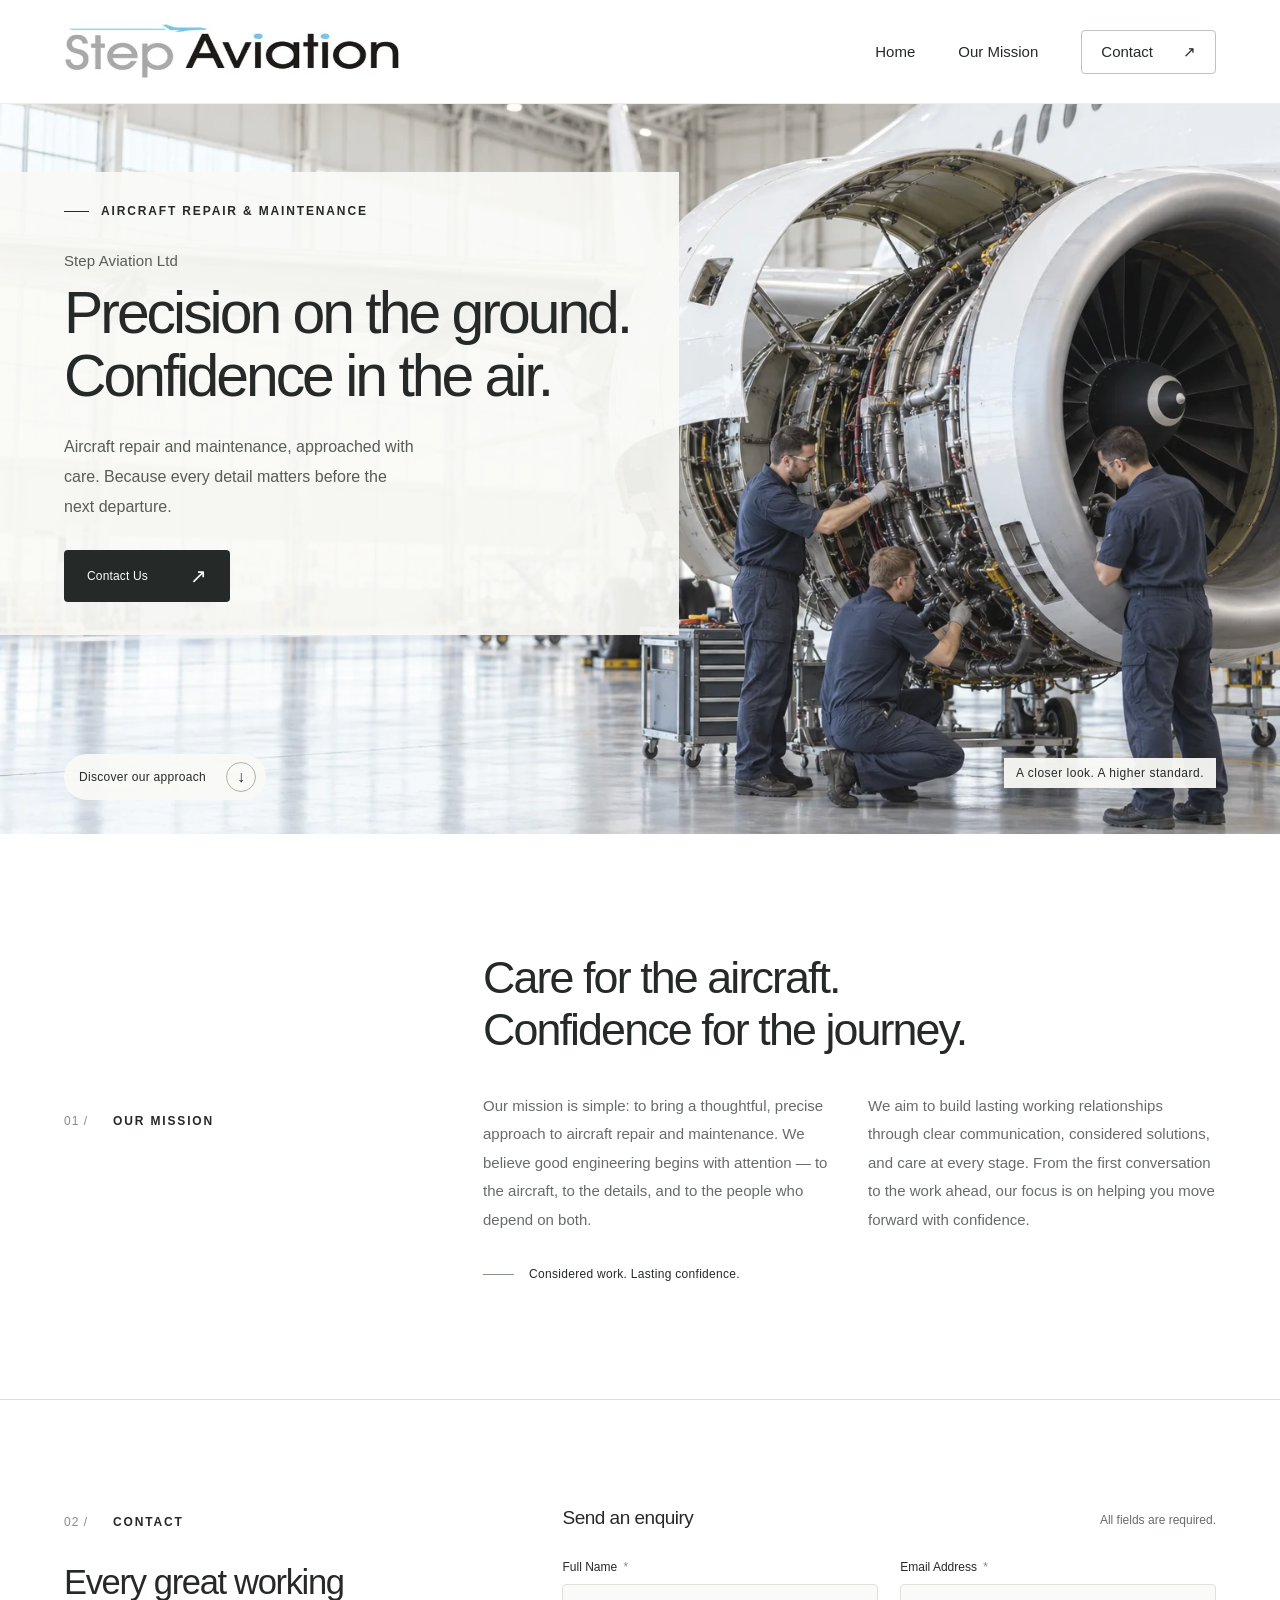
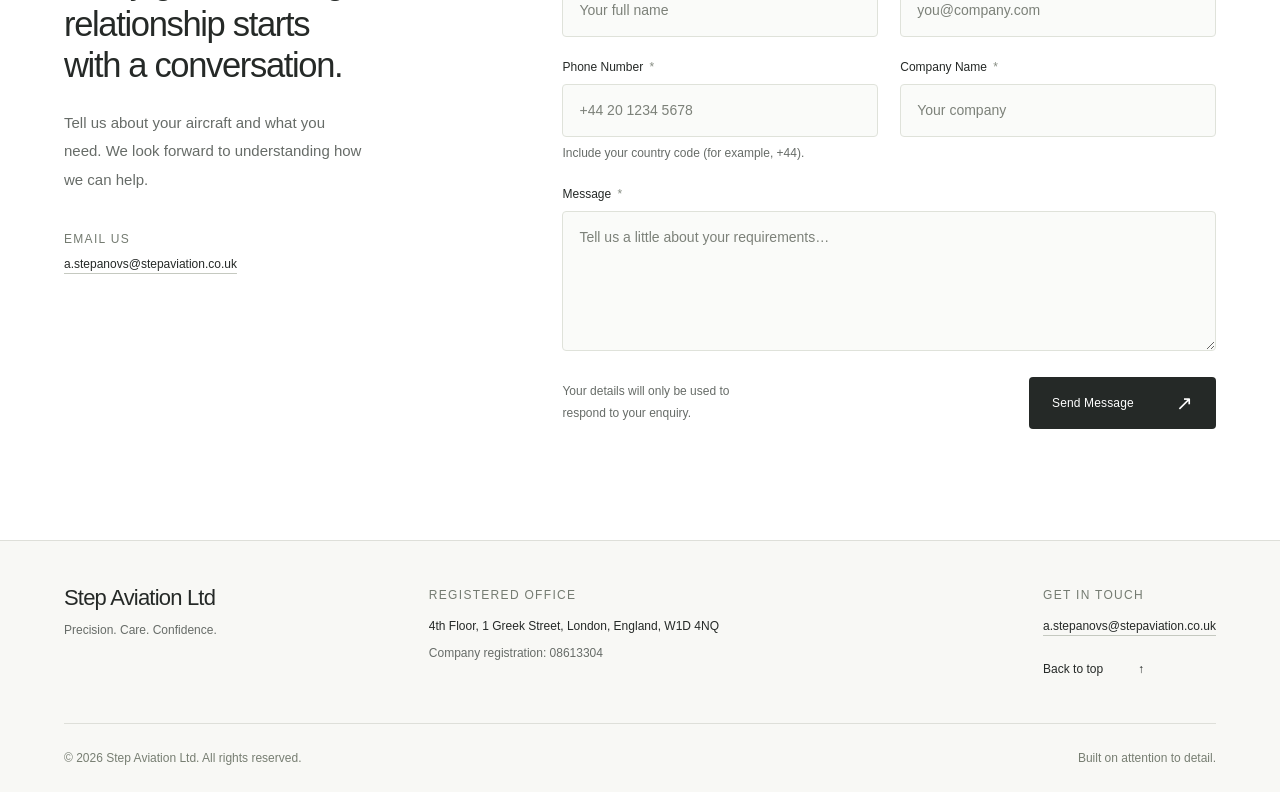
==== index.html @ f0e1daa6 "Add files via upload" ====
<!doctype html>
<html lang="en">
  <head>
    <meta charset="utf-8">
    <meta name="viewport" content="width=device-width, initial-scale=1">
    <meta name="theme-color" content="#f8f8f5">
    <!-- config:META -->
    <title>Step Aviation Ltd | Precision on the ground. Confidence in the air.</title>
    <meta name="description" content="Step Aviation Ltd — a considered approach to aircraft repair and maintenance. Learn about our mission and get in touch about your aircraft.">
    <meta property="og:title" content="Step Aviation Ltd | Precision on the ground. Confidence in the air.">
    <meta property="og:description" content="Step Aviation Ltd — a considered approach to aircraft repair and maintenance. Learn about our mission and get in touch about your aircraft.">
    <meta property="og:type" content="website">
    <meta property="og:site_name" content="Step Aviation Ltd">
    <meta name="twitter:card" content="summary_large_image">
    <meta name="twitter:title" content="Step Aviation Ltd | Precision on the ground. Confidence in the air.">
    <meta name="twitter:description" content="Step Aviation Ltd — a considered approach to aircraft repair and maintenance. Learn about our mission and get in touch about your aircraft.">
    <link rel="canonical" href="https://stepaviation.co.uk/">
    <meta property="og:url" content="https://stepaviation.co.uk/">
    <meta property="og:image" content="https://stepaviation.co.uk/assets/social-preview.jpg">
    <meta property="og:image:width" content="1200">
    <meta property="og:image:height" content="630">
    <meta property="og:image:alt" content="Step Aviation Ltd — Precision on the ground. Confidence in the air.">
    <meta property="og:image:type" content="image/jpeg">
    <meta name="twitter:image" content="https://stepaviation.co.uk/assets/social-preview.jpg">
    <meta name="twitter:image:alt" content="Step Aviation Ltd — Precision on the ground. Confidence in the air.">
    <!-- /config:META -->
    <link id="site-favicon" rel="icon" href="assets/favicon.svg">
    <link rel="stylesheet" href="css/styles.css">
    <script defer src="config.js"></script>
    <script defer src="js/main.js"></script>
  </head>
  <body>
    <a class="skip-link" href="#main">Skip to content</a>
    <header class="site-header">
      <div class="header-inner container">
        <a class="brand" href="#home" aria-label="Go to home">
          <img id="company-logo" class="company-logo" width="627" height="102" alt="Company logo" hidden>
        </a>
        <button class="menu-toggle" type="button" aria-expanded="false" aria-controls="primary-navigation" hidden><span class="menu-label">Menu</span><span class="menu-icon" aria-hidden="true"></span></button>
        <nav class="primary-navigation" id="primary-navigation" aria-label="Main navigation">
          <a href="#home">Home</a>
          <a href="#mission">Our Mission</a>
          <a class="nav-contact" href="#contact">Contact <span aria-hidden="true">↗</span></a>
        </nav>
      </div>
    </header>
    <main id="main">
      <section id="home" class="hero" aria-labelledby="hero-title">
        <img id="hero-image" class="hero-image" sizes="100vw" width="1536" height="1024" alt="Aircraft engineers working beside an open jet engine in a light-filled hangar" fetchpriority="high" loading="eager" decoding="async" src="assets/hero-preview.webp" srcset="assets/hero-preview-small.webp 900w, assets/hero-preview.webp 1536w">
        <div class="hero-tint" aria-hidden="true"></div>
        <div class="container hero-container">
          <div class="hero-copy">
            <p class="eyebrow"><span class="eyebrow-line" aria-hidden="true"></span> Aircraft repair &amp; maintenance</p>
            <p class="hero-company" data-config="COMPANY_NAME"><!-- config:COMPANY_NAME -->Your Company<!-- /config:COMPANY_NAME --></p>
            <h1 id="hero-title" data-config="COMPANY_TAGLINE"><!-- config:COMPANY_TAGLINE -->Precision on the ground. Confidence in the air.<!-- /config:COMPANY_TAGLINE --></h1>
            <p class="hero-description" data-config="HERO_SUPPORTING_TEXT"><!-- config:HERO_SUPPORTING_TEXT -->Aircraft repair and maintenance, approached with care. Because every detail matters before the next departure.<!-- /config:HERO_SUPPORTING_TEXT --></p>
            <a class="button button-dark" href="#contact">Contact Us <span aria-hidden="true">↗</span></a>
          </div>
        </div>
        <a class="hero-scroll" href="#mission"><span>Discover our approach</span><span class="circle-arrow" aria-hidden="true">↓</span></a>
        <span class="hero-caption" aria-hidden="true">A closer look. A higher standard.</span>
      </section>
      <section id="mission" class="mission section-space" aria-labelledby="mission-title">
        <div class="container mission-layout">
          <div class="section-label"><span class="section-number" aria-hidden="true">01 /</span><p class="eyebrow">Our Mission</p></div>
          <div class="mission-content">
            <h2 id="mission-title" data-config="COMPANY_MISSION_TITLE"><!-- config:COMPANY_MISSION_TITLE -->Care for the aircraft. Confidence for the journey.<!-- /config:COMPANY_MISSION_TITLE --></h2>
            <div class="mission-paragraphs" id="mission-paragraphs"><!-- config:MISSION_PARAGRAPHS --><p>Our mission is simple: to bring a thoughtful, precise approach to aircraft repair and maintenance. We believe good engineering begins with attention — to the aircraft, to the details, and to the people who depend on both.</p>
              <p>We aim to build lasting working relationships through clear communication, considered solutions, and care at every stage. From the first conversation to the work ahead, our focus is on helping you move forward with confidence.</p><!-- /config:MISSION_PARAGRAPHS --></div>
            <div class="mission-signoff"><span class="signoff-line" aria-hidden="true"></span><span>Considered work. Lasting confidence.</span></div>
          </div>
        </div>
      </section>
      <section id="contact" class="contact section-space" aria-labelledby="contact-title">
        <div class="container contact-layout">
          <div class="contact-intro">
            <div class="section-label"><span class="section-number" aria-hidden="true">02 /</span><p class="eyebrow">Contact</p></div>
            <h2 id="contact-title">Every great working relationship starts with a conversation.</h2>
            <p>Tell us about your aircraft and what you need. We look forward to understanding how we can help.</p>
            <div class="contact-email"><span class="small-label">Email us</span><span data-email><!-- config:EMAIL -->YOUR_COMPANY_EMAIL<!-- /config:EMAIL --></span></div>
          </div>
          <form id="contact-form" class="contact-form" method="POST" aria-labelledby="form-heading" action="https://formspree.io/f/YOUR_FORM_ID">
            <div class="form-heading"><h3 id="form-heading">Send an enquiry</h3><p>All fields are required.</p></div>
            <div class="form-grid">
              <div class="form-field"><label for="full-name">Full Name <span aria-hidden="true">*</span></label><input id="full-name" name="name" type="text" autocomplete="name" placeholder="Your full name" required maxlength="150" aria-describedby="full-name-error"><span class="field-error" id="full-name-error"></span></div>
              <div class="form-field"><label for="email">Email Address <span aria-hidden="true">*</span></label><input id="email" name="email" type="email" autocomplete="email" placeholder="you@company.com" required maxlength="254" aria-describedby="email-error"><span class="field-error" id="email-error"></span></div>
              <div class="form-field"><label for="phone">Phone Number <span aria-hidden="true">*</span></label><input id="phone" name="phone" type="tel" autocomplete="tel" inputmode="tel" placeholder="+44 20 1234 5678" required pattern="\+[1-9][0-9\s\(\)\-]{5,23}" maxlength="25" aria-describedby="phone-hint phone-error"><span class="field-hint" id="phone-hint">Include your country code (for example, +44).</span><span class="field-error" id="phone-error"></span></div>
              <div class="form-field"><label for="company">Company Name <span aria-hidden="true">*</span></label><input id="company" name="company" type="text" autocomplete="organization" placeholder="Your company" required maxlength="200" aria-describedby="company-error"><span class="field-error" id="company-error"></span></div>
              <div class="form-field field-wide"><label for="message">Message <span aria-hidden="true">*</span></label><textarea id="message" name="message" rows="5" placeholder="Tell us a little about your requirements…" required maxlength="5000" aria-describedby="message-error"></textarea><span class="field-error" id="message-error"></span></div>
            </div>
            <div class="form-bottom"><p class="form-note">Your details will only be used to respond to your enquiry.</p><button class="button button-dark" id="submit-button" type="submit" disabled><span id="submit-label">Send Message</span><span aria-hidden="true">↗</span></button></div>
            <p class="form-status" id="form-status" role="status" aria-live="polite" aria-atomic="true" tabindex="-1" hidden></p>
            <noscript><p class="no-script-note">Submitting this form opens our form provider’s confirmation page.</p></noscript>
          </form>
        </div>
      </section>
    </main>
    <footer class="site-footer">
      <div class="container footer-main">
        <div class="footer-brand"><a href="#home" data-config="COMPANY_NAME"><!-- config:COMPANY_NAME -->Your Company<!-- /config:COMPANY_NAME --></a><p>Precision. Care. Confidence.</p></div>
        <div class="footer-details"><span class="small-label">Registered office</span><address data-config="COMPANY_ADDRESS"><!-- config:COMPANY_ADDRESS -->YOUR_COMPANY_ADDRESS<!-- /config:COMPANY_ADDRESS --></address><p>Company registration: <span data-config="COMPANY_REGISTRATION_NUMBER"><!-- config:COMPANY_REGISTRATION_NUMBER -->YOUR_REGISTRATION_NUMBER<!-- /config:COMPANY_REGISTRATION_NUMBER --></span></p></div>
        <div class="footer-contact"><span class="small-label">Get in touch</span><span data-email><!-- config:EMAIL -->YOUR_COMPANY_EMAIL<!-- /config:EMAIL --></span><a class="back-to-top" href="#home">Back to top <span aria-hidden="true">↑</span></a></div>
      </div>
      <div class="container footer-bottom"><p>© <span id="copyright-year"><!-- config:COPYRIGHT_YEAR -->2026<!-- /config:COPYRIGHT_YEAR --></span> <span data-config="COMPANY_NAME"><!-- config:COMPANY_NAME -->Your Company<!-- /config:COMPANY_NAME --></span>. All rights reserved.</p><p>Built on attention to detail.</p></div>
    </footer>
  </body>
</html>
---- css/styles.css ----
/* System typography is deliberately local: no external font or runtime dependency. */
:root {
  --ink: #252927;
  --muted: #676c68;
  --paper: #fff;
  --soft: #f8f8f5;
  --line: #dedfd9;
  --field: #fafbf9;
  --error: #a32b28;
  --radius: 4px;
  --content: 1320px;
  --page-gutter: clamp(22px,5vw,80px);
  --hero-position: 65% 54%;
  font-family: Inter,"Helvetica Neue",Arial,sans-serif;
  color: var(--ink);
  background: var(--paper);
  font-synthesis: none;
  text-rendering: optimizeLegibility;
  -webkit-font-smoothing: antialiased;
}

* {
  box-sizing: border-box;
}

html {
  scroll-behavior: smooth;
  scroll-padding-top: 110px;
}

body {
  margin: 0;
}

a {
  color: inherit;
  text-decoration: none;
}

button,input,textarea {
  font: inherit;
}

button,a,input,textarea {
  -webkit-tap-highlight-color: transparent;
}

button {
  cursor: pointer;
}

img {
  display: block;
  max-width: 100%;
}

svg {
  display: block;
}

h1,h2,h3,p {
  margin: 0;
}

button {
  border: 0;
}

address {
  font-style: normal;
}

[hidden] {
  display: none!important;
}

::selection {
  background: #d8dfd8;
  color: #152019;
}

:focus-visible {
  outline: 2px solid #425b4c;
  outline-offset: 5px;
}

.container {
  width: min(var(--content),calc(100% - var(--page-gutter)*2));
  margin-inline: auto;
}

.skip-link {
  position: fixed;
  left: 20px;
  top: 15px;
  z-index: 20;
  padding: 15px 20px;
  background: var(--ink);
  color: #fff;
  transform: translateY(-180%);
}

.skip-link:focus {
  transform: none;
}

/* Header and responsive navigation */
.site-header {
  height: 104px;
  background: #fff;
  position: relative;
  z-index: 10;
  border-bottom: 1px solid #eceee9;
}

.header-inner {
  display: flex;
  align-items: center;
  justify-content: space-between;
  height: 100%;
  gap: 30px;
}

.brand {
  display: flex;
  align-items: center;
  min-width: 0;
  min-height: 44px;
}

.company-logo {
  width: auto;
  max-width: 100%;
  height: auto;
  max-height: 55px;
  object-fit: contain;
  object-position: left center;
}

.primary-navigation {
  display: flex;
  align-items: center;
  gap: 43px;
  font-size: 15px;
  font-weight: 500;
  white-space: nowrap;
}

.primary-navigation>a {
  display: flex;
  align-items: center;
  gap: 30px;
  min-height: 44px;
  position: relative;
}

.primary-navigation>a:not(.nav-contact):after {
  content: "";
  position: absolute;
  bottom: 7px;
  left: 0;
  width: 100%;
  height: 1px;
  background: currentColor;
  transform: scaleX(0);
  transform-origin: left;
  transition: transform .2s;
}

.primary-navigation>a:hover:after {
  transform: scaleX(1);
}

.primary-navigation .nav-contact {
  border: 1px solid #bfc3bd;
  border-radius: var(--radius);
  padding: 0 19px;
  transition: background .2s;
}

.nav-contact:hover {
  background: var(--soft);
}

.menu-toggle {
  display: none;
  background: transparent;
  color: var(--ink);
  min-width: 80px;
  min-height: 44px;
  padding: 10px 0 10px 12px;
  align-items: center;
  justify-content: flex-end;
  gap: 12px;
}

.menu-icon {
  width: 20px;
  height: 10px;
  border-top: 1px solid currentColor;
  border-bottom: 1px solid currentColor;
  transition: transform .2s;
}

.menu-toggle[aria-expanded=true] .menu-icon {
  transform: rotate(-45deg);
}

/* Photograph and carefully backed hero typography */
.hero {
  position: relative;
  min-height: 730px;
  background: #e8e9e3;
  isolation: isolate;
  overflow: hidden;
}

.hero-image,.hero-tint {
  position: absolute;
  inset: 0;
  width: 100%;
  height: 100%;
  z-index: -2;
}

.hero-image {
  object-fit: cover;
  object-position: var(--hero-position);
}

.hero-tint {
  z-index: -1;
  background: rgba(255,255,255,.07);
}

.hero-container {
  padding-top: 68px;
  padding-bottom: 135px;
  position: relative;
}

.hero-copy {
  width: min(610px,53%);
  padding: 30px 34px 33px 0;
  position: relative;
}

.hero-copy:before {
  content: "";
  position: absolute;
  inset: 0 -5px 0 calc(-1*var(--page-gutter));
  background: rgba(250,250,247,.92);
  z-index: -1;
}

.eyebrow {
  font-size: 12px;
  font-weight: 600;
  letter-spacing: 1.85px;
  line-height: 1.5;
  text-transform: uppercase;
  display: flex;
  align-items: center;
  gap: 12px;
}

.eyebrow-line {
  width: 25px;
  height: 1px;
  background: currentColor;
}

.hero-company {
  font-size: 15px;
  letter-spacing: .1px;
  margin-top: 32px;
  margin-bottom: 13px;
  color: #575e56;
}

.hero h1 {
  font-size: clamp(44px,4.6vw,68px);
  line-height: 1.065;
  font-weight: 400;
  letter-spacing: -3px;
  max-width: 580px;
  text-wrap: balance;
  overflow-wrap: anywhere;
}

.hero-description {
  max-width: 350px;
  font-size: 16px;
  line-height: 1.85;
  color: #555d55;
  margin-top: 25px;
  margin-bottom: 29px;
}

.button {
  display: inline-flex;
  align-items: center;
  justify-content: space-between;
  gap: 42px;
  min-height: 52px;
  padding: 16px 23px;
  border-radius: var(--radius);
  font-size: 12px;
  line-height: 1.5;
  font-weight: 500;
  letter-spacing: .15px;
  transition: background .2s,transform .2s;
}

.button-dark {
  background: var(--ink);
  color: #fff;
}

.button-dark:hover {
  background: #454e46;
  transform: translateY(-1px);
}

.button>span:last-child {
  font-size: 20px;
  line-height: 1;
}

.button:disabled {
  cursor: wait;
  opacity: .65;
  transform: none;
}

.hero-scroll {
  position: absolute;
  bottom: 34px;
  left: max(var(--page-gutter),calc((100% - var(--content))/2));
  display: flex;
  align-items: center;
  gap: 20px;
  font-size: 12px;
  letter-spacing: .3px;
  background: rgba(250,250,247,.94);
  padding: 8px 10px 8px 15px;
  border-radius: 30px;
}

.circle-arrow {
  display: flex;
  width: 30px;
  height: 30px;
  align-items: center;
  justify-content: center;
  border: 1px solid #aeb5aa;
  border-radius: 50%;
  font-size: 16px;
}

.hero-caption {
  position: absolute;
  right: max(var(--page-gutter),calc((100% - var(--content))/2));
  bottom: 46px;
  font-size: 12px;
  letter-spacing: .5px;
  padding: 8px 12px;
  background: rgba(250,250,247,.94);
}

/* Mission: an editorial grid with generous whitespace */
.section-space {
  padding-block: 118px;
}

.mission-layout {
  display: grid;
  grid-template-columns: 1fr 2.1fr;
  gap: 70px;
}

.section-label {
  display: flex;
  align-items: center;
  gap: 25px;
  padding-top: 9px;
}

.section-number {
  font-size: 12px;
  color: #858c83;
  letter-spacing: 1px;
}

.mission h2 {
  font-size: clamp(36px,3.5vw,52px);
  font-weight: 400;
  line-height: 1.16;
  letter-spacing: -1.9px;
  max-width: 750px;
  text-wrap: balance;
}

.mission-paragraphs {
  display: grid;
  grid-template-columns: 1fr 1fr;
  gap: 37px;
  margin-top: 36px;
}

.mission-paragraphs p {
  color: var(--muted);
  font-size: 15px;
  line-height: 1.9;
}

.mission-signoff {
  display: flex;
  align-items: center;
  gap: 15px;
  font-size: 12px;
  letter-spacing: .3px;
  margin-top: 33px;
}

.signoff-line {
  width: 31px;
  height: 1px;
  background: #8a9287;
}

/* Contact form, validation feedback, and interaction states */
.contact {
  border-top: 1px solid var(--line);
  padding-top: 104px;
  padding-bottom: 111px;
}

.contact-layout {
  display: grid;
  grid-template-columns: 1fr 1.65fr;
  gap: clamp(55px,8vw,118px);
}

.contact-intro h2 {
  font-size: clamp(31px,2.7vw,40px);
  line-height: 1.19;
  letter-spacing: -1.35px;
  font-weight: 400;
  margin-top: 31px;
  max-width: 340px;
  text-wrap: balance;
}

.contact-intro>p {
  font-size: 15px;
  color: var(--muted);
  line-height: 1.9;
  max-width: 300px;
  margin-top: 23px;
}

.contact-email {
  margin-top: 38px;
  display: flex;
  flex-direction: column;
  gap: 11px;
  font-size: 12px;
  overflow-wrap: anywhere;
}

.small-label {
  font-size: 12px;
  letter-spacing: 1.3px;
  text-transform: uppercase;
  color: #747b71;
  display: block;
}

.email-link {
  display: inline-block;
  text-decoration: underline;
  text-underline-offset: 5px;
  text-decoration-color: #c5c9c0;
  max-width: 100%;
  overflow-wrap: anywhere;
}

.email-link:hover {
  text-decoration-color: currentColor;
}

.form-heading {
  display: flex;
  justify-content: space-between;
  align-items: baseline;
  gap: 20px;
  margin: 3px 0 31px;
}

.form-heading h3 {
  font-size: 19px;
  letter-spacing: -.5px;
  font-weight: 500;
}

.form-heading p {
  font-size: 12px;
  color: var(--muted);
}

.form-grid {
  display: grid;
  grid-template-columns: 1fr 1fr;
  gap: 23px 22px;
}

.form-field {
  display: flex;
  flex-direction: column;
  min-width: 0;
}

.form-field label {
  font-size: 12px;
  font-weight: 500;
  margin-bottom: 10px;
}

.form-field label>span {
  color: #878d83;
  font-weight: 400;
  margin-left: 3px;
}

.form-field input,.form-field textarea {
  display: block;
  width: 100%;
  border: 1px solid #dfe2da;
  background: var(--field);
  border-radius: var(--radius);
  color: var(--ink);
  padding: 15px 16px;
  font-size: 12px;
  line-height: 1.5;
  transition: border-color .2s,background .2s;
  min-height: 50px;
}

.form-field input::placeholder,.form-field textarea::placeholder {
  color: #7c8179;
  opacity: 1;
}

.form-field input:focus,.form-field textarea:focus {
  background: #fff;
  border-color: #616e5e;
  outline: 2px solid #697b62;
  outline-offset: 2px;
}

.form-field textarea {
  resize: vertical;
  min-height: 140px;
  max-height: 600px;
}

.field-wide {
  grid-column: 1/-1;
}

.field-hint {
  font-size: 12px;
  line-height: 1.6;
  color: var(--muted);
  margin-top: 7px;
}

.field-error {
  font-size: 12px;
  line-height: 1.6;
  color: var(--error);
  margin-top: 5px;
}

.field-error:empty {
  display: none;
}

.form-field [aria-invalid=true] {
  border-color: var(--error);
}

.form-bottom {
  display: flex;
  justify-content: space-between;
  align-items: center;
  gap: 30px;
  margin-top: 26px;
}

.form-note {
  font-size: 12px;
  line-height: 1.8;
  color: var(--muted);
  max-width: 210px;
}

.form-bottom .button {
  flex-shrink: 0;
}

.form-status {
  font-size: 12px;
  line-height: 1.8;
  padding: 16px 19px;
  border: 1px solid var(--line);
  background: var(--soft);
  margin-top: 22px;
  border-radius: var(--radius);
  overflow-wrap: anywhere;
}

.form-status[data-state=error] {
  color: var(--error);
  border-color: #d8b6b4;
}

.form-status[data-state=success] {
  color: #2b5a37;
  border-color: #afc7b5;
}

.no-script-note {
  font-size: 12px;
  line-height: 1.8;
  color: var(--muted);
  margin-top: 20px;
}

/* Company details and legal footer */
.site-footer {
  border-top: 1px solid var(--line);
  background: var(--soft);
  padding-top: 44px;
}

.footer-main {
  display: grid;
  grid-template-columns: 1fr 1.3fr 1fr;
  gap: 40px;
  padding-bottom: 37px;
}

.footer-brand>a {
  font-size: 22px;
  font-weight: 500;
  letter-spacing: -.8px;
  overflow-wrap: anywhere;
}

.footer-brand p {
  font-size: 12px;
  color: var(--muted);
  margin-top: 12px;
}

.footer-details,.footer-contact {
  font-size: 12px;
  line-height: 1.8;
  overflow-wrap: anywhere;
}

.footer-details .small-label,.footer-contact .small-label {
  margin-bottom: 10px;
}

.footer-details p {
  font-size: 12px;
  color: var(--muted);
  margin-top: 5px;
}

.footer-contact {
  justify-self: end;
}

.back-to-top {
  display: flex;
  gap: 35px;
  align-items: center;
  font-size: 12px;
  margin-top: 16px;
  min-height: 32px;
}

.footer-bottom {
  border-top: 1px solid var(--line);
  display: flex;
  justify-content: space-between;
  gap: 20px;
  padding-block: 24px;
  color: #777e72;
  font-size: 12px;
  line-height: 1.7;
}

.reveal-in {
  animation: rise-in .65s both;
}

@keyframes rise-in {
  from {
    opacity: .35;
    transform: translateY(12px);
  }
  to {
    opacity: 1;
    transform: none;
  }
}

@media(min-width:1650px) {
  .hero-copy:before {
    left: calc(-1*(100vw - var(--content))/2);
  }
  .hero {
    min-height: 780px;
  }
  .hero-container {
    padding-top: 90px;
  }
}

@media(max-width:1100px) {
  .hero {
    min-height: 700px;
  }
  .hero-copy {
    width: 58%;
  }
  .hero h1 {
    font-size: clamp(43px,5.3vw,59px);
    letter-spacing: -2.4px;
  }
  .mission-layout {
    gap: 40px;
    grid-template-columns: .7fr 2.1fr;
  }
  .mission-paragraphs {
    gap: 25px;
  }
  .contact-layout {
    gap: 50px;
    grid-template-columns: 1fr 1.65fr;
  }
  .section-space {
    padding-block: 90px;
  }
  .footer-main {
    gap: 25px;
  }
}

@media(max-width:800px) {
  :root {
    --page-gutter: 32px;
    --hero-position: 65% center;
  }
  /* Header and responsive navigation */
  .site-header {
    height: 88px;
  }
  .company-logo {
    max-height: 44px;
  }
  .primary-navigation {
    gap: 24px;
  }
  .hero {
    min-height: 670px;
  }
  .hero-copy {
    width: 64%;
    padding-right: 24px;
  }
  .hero-container {
    padding-top: 55px;
  }
  .hero h1 {
    font-size: 46px;
    letter-spacing: -2px;
  }
  .hero-description {
    font-size: 15px;
  }
  .hero-caption {
    display: none;
  }
  .mission-layout {
    grid-template-columns: 1fr;
    gap: 30px;
  }
  .mission h2 {
    max-width: 620px;
  }
  .mission-paragraphs {
    gap: 35px;
  }
  .contact-layout {
    grid-template-columns: 1fr;
    gap: 43px;
  }
  .contact-intro h2 {
    max-width: 550px;
    font-size: 39px;
  }
  .contact-intro>p {
    max-width: 450px;
  }
  .contact-email {
    margin-top: 25px;
  }
  .form-heading {
    margin-bottom: 25px;
  }
  .footer-main {
    grid-template-columns: 1fr 1fr;
    gap: 30px;
  }
  .footer-brand {
    grid-column: 1/-1;
  }
  .footer-contact {
    justify-self: start;
  }
}

@media(max-width:600px) {
  :root {
    --page-gutter: 22px;
    --hero-position: 65% center;
  }
  html {
    scroll-padding-top: 25px;
  }
  /* Header and responsive navigation */
  .site-header {
    height: auto;
    min-height: 84px;
  }
  .header-inner {
    min-height: 84px;
    flex-wrap: wrap;
    gap: 0;
    position: relative;
  }
  .brand {
    max-width: calc(100% - 96px);
  }
  .company-logo {
    max-height: 34px;
  }
  .primary-navigation {
    width: 100%;
    justify-content: space-between;
    gap: 15px;
    padding: 0 0 15px;
    font-size: 12px;
  }
  .primary-navigation .nav-contact {
    padding-inline: 14px;
    min-height: 40px;
    gap: 16px;
  }
  .has-mobile-menu .menu-toggle {
    display: flex;
  }
  .has-mobile-menu .primary-navigation {
    display: none;
  }
  .has-mobile-menu .primary-navigation.is-open {
    display: flex;
  }
  .hero {
    min-height: 0;
    padding-bottom: 0;
    display: flex;
    flex-direction: column;
  }
  .hero-image {
    position: relative;
    inset: auto;
    width: 100%;
    height: 280px;
    order: 2;
    object-position: 64% 53%;
  }
  .hero-tint {
    display: none;
  }
  .hero-container {
    padding-top: 0;
    padding-bottom: 0;
    width: 100%;
    order: 1;
    background: var(--soft);
  }
  .hero-copy {
    width: 100%;
    padding: 39px var(--page-gutter) 38px;
  }
  .hero-copy:before {
    display: none;
  }
  .eyebrow {
    font-size: 12px;
    letter-spacing: 1.5px;
    gap: 10px;
  }
  .hero-company {
    margin-top: 24px;
    margin-bottom: 11px;
    font-size: 12px;
  }
  .hero h1 {
    font-size: clamp(42px,11vw,60px);
    letter-spacing: -2px;
    max-width: 490px;
    text-wrap: balance;
  }
  .hero-description {
    font-size: 15px;
    line-height: 1.8;
    max-width: 360px;
    margin-top: 22px;
    margin-bottom: 24px;
  }
  .button {
    min-height: 50px;
    padding: 15px 20px;
    font-size: 12px;
    gap: 35px;
  }
  .hero-scroll {
    bottom: 15px;
    left: var(--page-gutter);
    padding: 6px 8px 6px 12px;
    font-size: 12px;
    gap: 15px;
  }
  .circle-arrow {
    width: 26px;
    height: 26px;
  }
  .section-space {
    padding-block: 65px;
  }
  .mission-layout {
    gap: 28px;
  }
  .section-label {
    gap: 20px;
    padding-top: 0;
  }
  .mission h2 {
    font-size: 35px;
    letter-spacing: -1.3px;
    line-height: 1.18;
  }
  .mission-paragraphs {
    grid-template-columns: 1fr;
    gap: 19px;
    margin-top: 25px;
  }
  .mission-paragraphs p {
    font-size: 15px;
    line-height: 1.9;
  }
  .mission-signoff {
    margin-top: 27px;
    font-size: 12px;
  }
  .contact-layout {
    gap: 35px;
  }
  .contact-intro h2 {
    font-size: 35px;
    max-width: 370px;
    margin-top: 25px;
    letter-spacing: -1.2px;
  }
  .contact-intro>p {
    font-size: 15px;
    margin-top: 20px;
  }
  .contact-email {
    font-size: 12px;
  }
  .form-heading {
    align-items: center;
    margin-top: 0;
    margin-bottom: 24px;
  }
  .form-heading h3 {
    font-size: 19px;
  }
  .form-heading p {
    font-size: 12px;
  }
  .form-grid {
    grid-template-columns: 1fr;
    gap: 21px;
  }
  .form-field label {
    font-size: 12px;
  }
  .form-field input,.form-field textarea {
    font-size: 16px;
    padding: 14px;
    min-height: 52px;
  }
  .form-field input::placeholder,.form-field textarea::placeholder {
    font-size: 15px;
  }
  .field-hint {
    font-size: 12px;
  }
  .form-bottom {
    align-items: flex-start;
    flex-direction: column-reverse;
    gap: 16px;
    margin-top: 23px;
  }
  .form-bottom .button {
    width: 100%;
    padding-inline: 20px;
  }
  .form-note {
    max-width: 100%;
    font-size: 12px;
  }
  .site-footer {
    padding-top: 35px;
  }
  .footer-main {
    grid-template-columns: 1fr;
    gap: 26px;
    padding-bottom: 30px;
  }
  .footer-brand {
    grid-column: auto;
  }
  .footer-details,.footer-contact {
    font-size: 12px;
  }
  .footer-details p {
    font-size: 12px;
  }
  .small-label {
    font-size: 12px;
  }
  .footer-bottom {
    flex-direction: column;
    gap: 7px;
    padding-block: 21px;
    font-size: 12px;
  }
  .back-to-top {
    margin-top: 12px;
  }
  .footer-brand>a {
    font-size: 24px;
  }
}

@media(prefers-reduced-motion:reduce) {
  html {
    scroll-behavior: auto;
  }
  *,*:before,*:after {
    animation: none!important;
    transition: none!important;
  }
  .button-dark:hover {
    transform: none;
  }
}

/* Explicit stacking keeps the photograph visible in every browser. */
.hero-image {
  z-index: 0;
}

.hero-tint {
  z-index: 1;
}

.hero-container {
  z-index: 2;
}

.hero-copy {
  isolation: isolate;
}

.hero-scroll,.hero-caption {
  z-index: 3;
}

.form-field input,.form-field textarea {
  font-size: 14px;
}

@media(max-width:600px) {
  .hero {
    padding-bottom: 255px;
  }
  .hero-image {
    position: absolute;
    inset: 0;
    height: 145%;
    object-position: 66% top;
  }
  .hero-container {
    background: transparent;
  }
  .hero-copy {
    background: rgba(250,250,247,.95);
  }
  .hero h1 {
    font-size: clamp(42px,11vw,60px);
  }
  .hero-description {
    font-size: 15px;
  }
  .hero-scroll {
    font-size: 11px;
  }
  .hero .eyebrow {
    font-size: 10px;
    letter-spacing: 1.2px;
  }
  .form-field input,.form-field textarea {
    font-size: 16px;
  }
  .form-field input::placeholder,.form-field textarea::placeholder {
    font-size: 14px;
  }
  .form-heading p {
    font-size: 11px;
  }
}
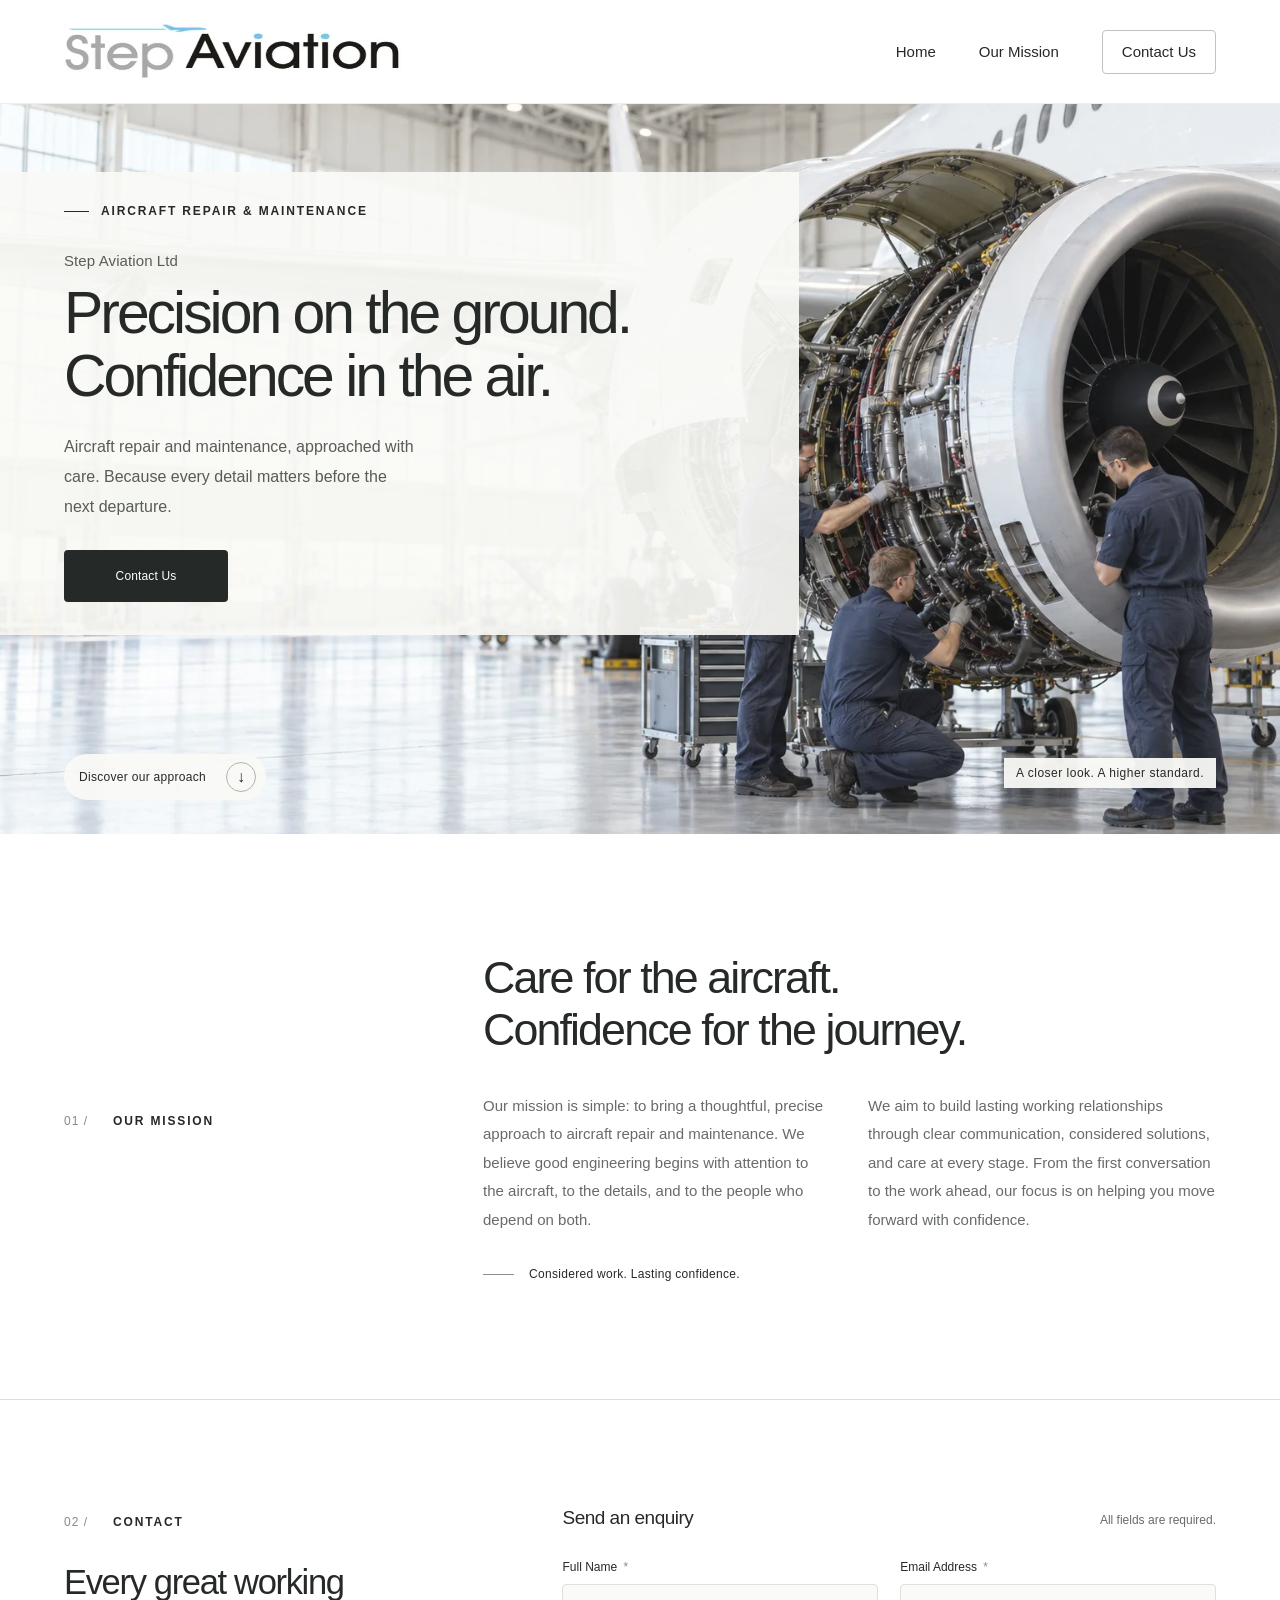
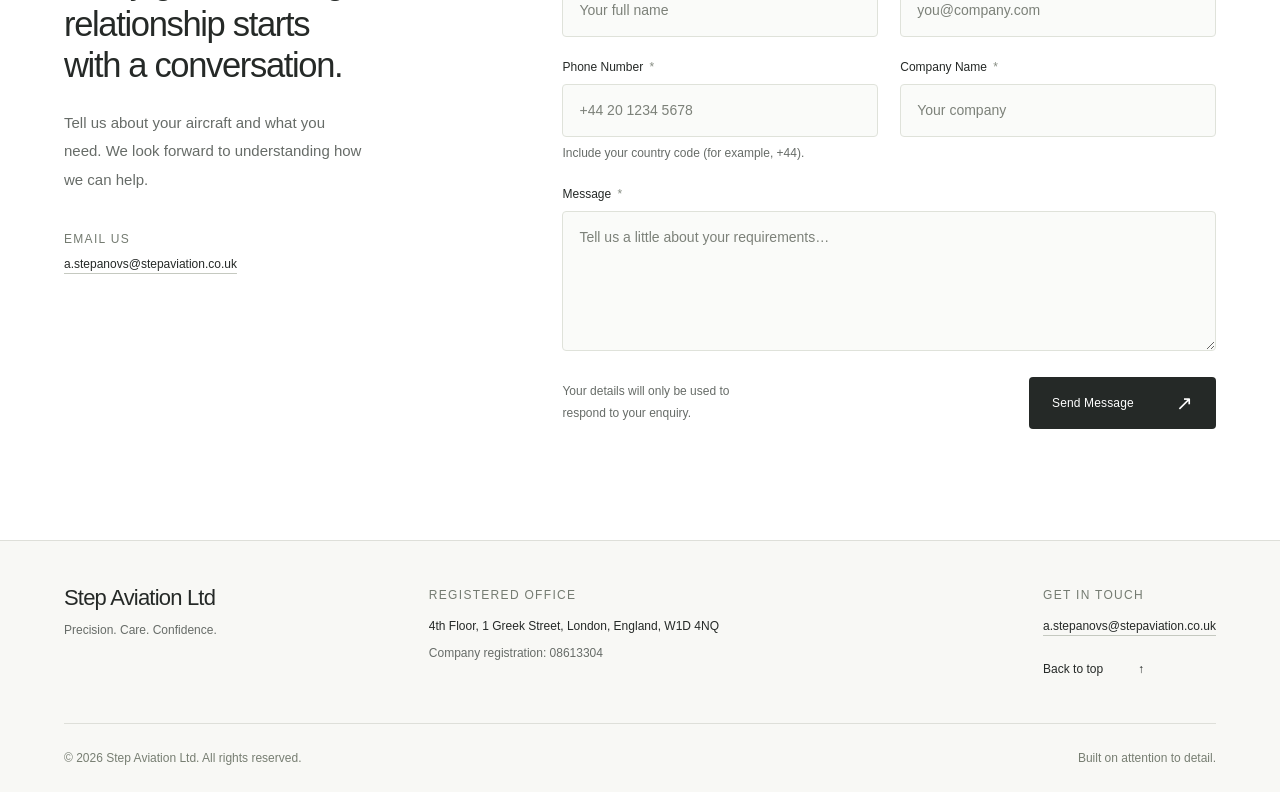
==== commit aa0a4fd5: "Add files via upload" ====
--- a/index.html
+++ b/index.html
@@ -40,7 +40,7 @@
         <nav class="primary-navigation" id="primary-navigation" aria-label="Main navigation">
           <a href="#home">Home</a>
           <a href="#mission">Our Mission</a>
-          <a class="nav-contact" href="#contact">Contact <span aria-hidden="true">↗</span></a>
+          <a class="nav-contact" href="#contact">Contact Us</a>
         </nav>
       </div>
     </header>
@@ -54,7 +54,7 @@
             <p class="hero-company" data-config="COMPANY_NAME"><!-- config:COMPANY_NAME -->Your Company<!-- /config:COMPANY_NAME --></p>
             <h1 id="hero-title" data-config="COMPANY_TAGLINE"><!-- config:COMPANY_TAGLINE -->Precision on the ground. Confidence in the air.<!-- /config:COMPANY_TAGLINE --></h1>
             <p class="hero-description" data-config="HERO_SUPPORTING_TEXT"><!-- config:HERO_SUPPORTING_TEXT -->Aircraft repair and maintenance, approached with care. Because every detail matters before the next departure.<!-- /config:HERO_SUPPORTING_TEXT --></p>
-            <a class="button button-dark" href="#contact">Contact Us <span aria-hidden="true">↗</span></a>
+            <a class="button button-dark" href="#contact">Contact Us</a>
           </div>
         </div>
         <a class="hero-scroll" href="#mission"><span>Discover our approach</span><span class="circle-arrow" aria-hidden="true">↓</span></a>
@@ -65,7 +65,7 @@
           <div class="section-label"><span class="section-number" aria-hidden="true">01 /</span><p class="eyebrow">Our Mission</p></div>
           <div class="mission-content">
             <h2 id="mission-title" data-config="COMPANY_MISSION_TITLE"><!-- config:COMPANY_MISSION_TITLE -->Care for the aircraft. Confidence for the journey.<!-- /config:COMPANY_MISSION_TITLE --></h2>
-            <div class="mission-paragraphs" id="mission-paragraphs"><!-- config:MISSION_PARAGRAPHS --><p>Our mission is simple: to bring a thoughtful, precise approach to aircraft repair and maintenance. We believe good engineering begins with attention — to the aircraft, to the details, and to the people who depend on both.</p>
+            <div class="mission-paragraphs" id="mission-paragraphs"><!-- config:MISSION_PARAGRAPHS --><p>Our mission is simple: to bring a thoughtful, precise approach to aircraft repair and maintenance. We believe good engineering begins with attention to the aircraft, to the details, and to the people who depend on both.</p>
               <p>We aim to build lasting working relationships through clear communication, considered solutions, and care at every stage. From the first conversation to the work ahead, our focus is on helping you move forward with confidence.</p><!-- /config:MISSION_PARAGRAPHS --></div>
             <div class="mission-signoff"><span class="signoff-line" aria-hidden="true"></span><span>Considered work. Lasting confidence.</span></div>
           </div>
--- a/css/styles.css
+++ b/css/styles.css
@@ -172,6 +172,8 @@
 }
 
 .primary-navigation .nav-contact {
+  justify-content: center;
+  gap: 0;
   border: 1px solid #bfc3bd;
   border-radius: var(--radius);
   padding: 0 19px;
@@ -317,6 +319,12 @@
   color: #fff;
 }
 
+.hero-copy .button {
+  justify-content: center;
+  gap: 0;
+  min-width: 164px;
+}
+
 .button-dark:hover {
   background: #454e46;
   transform: translateY(-1px);
@@ -871,7 +879,6 @@
   .primary-navigation .nav-contact {
     padding-inline: 14px;
     min-height: 40px;
-    gap: 16px;
   }
   .has-mobile-menu .menu-toggle {
     display: flex;
@@ -942,6 +949,9 @@
     font-size: 12px;
     gap: 35px;
   }
+  .hero-copy .button {
+    min-width: 151px;
+  }
   .hero-scroll {
     bottom: 15px;
     left: var(--page-gutter);
@@ -1074,6 +1084,16 @@
   }
 }
 
+/* Keep each hero sentence on its own desktop line at the existing type size. */
+@media(min-width:1024px) {
+  .hero-copy {
+    width: min(730px,68%);
+  }
+  .hero h1 {
+    max-width: none;
+  }
+}
+
 @media(prefers-reduced-motion:reduce) {
   html {
     scroll-behavior: auto;
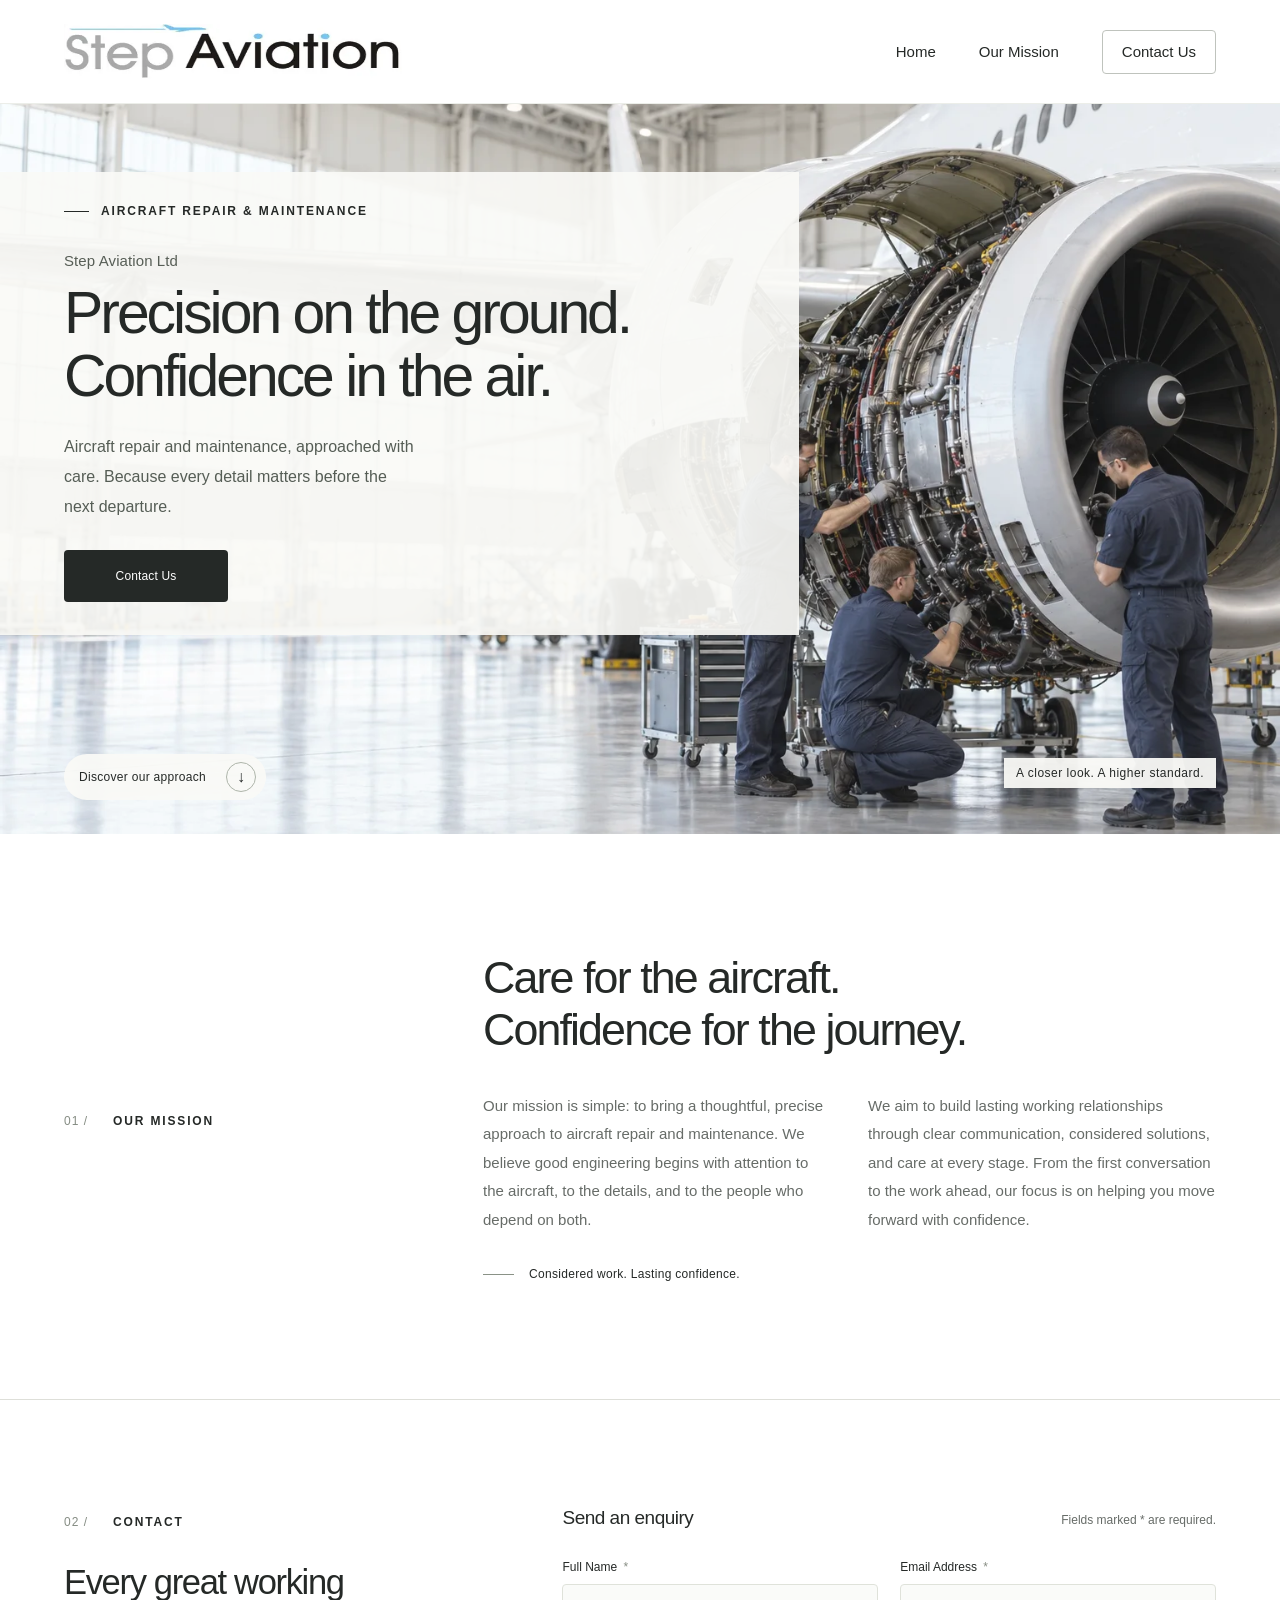
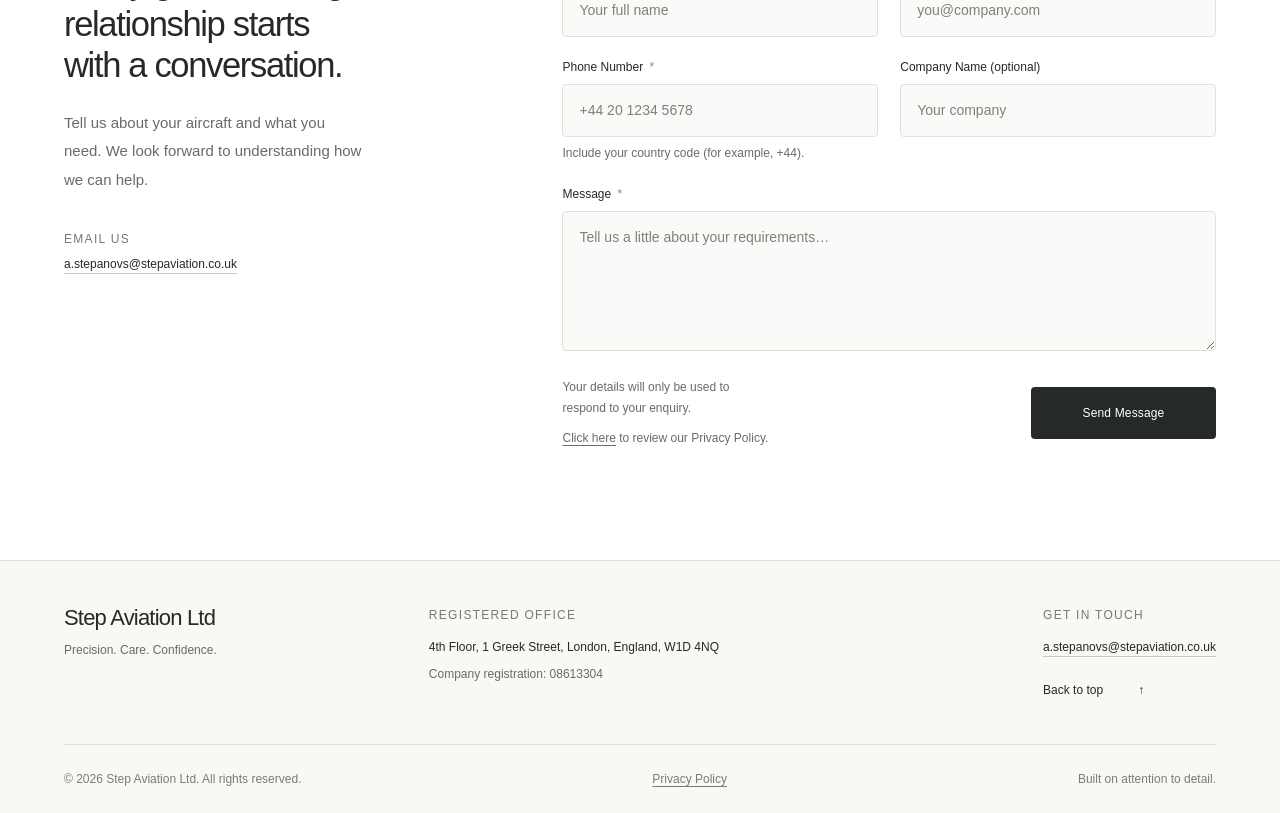
==== commit 70e21e6c: "Add files via upload" ====
--- a/index.html
+++ b/index.html
@@ -79,16 +79,16 @@
             <p>Tell us about your aircraft and what you need. We look forward to understanding how we can help.</p>
             <div class="contact-email"><span class="small-label">Email us</span><span data-email><!-- config:EMAIL -->YOUR_COMPANY_EMAIL<!-- /config:EMAIL --></span></div>
           </div>
-          <form id="contact-form" class="contact-form" method="POST" aria-labelledby="form-heading" action="https://formspree.io/f/YOUR_FORM_ID">
-            <div class="form-heading"><h3 id="form-heading">Send an enquiry</h3><p>All fields are required.</p></div>
+          <form id="contact-form" class="contact-form" method="POST" aria-labelledby="form-heading" action="https://formspree.io/f/xzedyyvw">
+            <div class="form-heading"><h3 id="form-heading">Send an enquiry</h3><p>Fields marked * are required.</p></div>
             <div class="form-grid">
               <div class="form-field"><label for="full-name">Full Name <span aria-hidden="true">*</span></label><input id="full-name" name="name" type="text" autocomplete="name" placeholder="Your full name" required maxlength="150" aria-describedby="full-name-error"><span class="field-error" id="full-name-error"></span></div>
-              <div class="form-field"><label for="email">Email Address <span aria-hidden="true">*</span></label><input id="email" name="email" type="email" autocomplete="email" placeholder="you@company.com" required maxlength="254" aria-describedby="email-error"><span class="field-error" id="email-error"></span></div>
+              <div class="form-field"><label for="email">Email Address <span aria-hidden="true">*</span></label><input id="email" name="email" type="email" autocomplete="email" placeholder="you@company.com" required maxlength="254" pattern="[^\s@]+@[A-Za-z0-9](?:[A-Za-z0-9\-]*[A-Za-z0-9])?(?:\.[A-Za-z0-9](?:[A-Za-z0-9\-]*[A-Za-z0-9])?)*\.(?:[A-Za-z]+|[Xx][Nn]--[A-Za-z0-9]+(?:-[A-Za-z0-9]+)*)" title="Please enter a valid email address, for example name@example.com." aria-describedby="email-error"><span class="field-error" id="email-error" aria-live="polite"></span></div>
               <div class="form-field"><label for="phone">Phone Number <span aria-hidden="true">*</span></label><input id="phone" name="phone" type="tel" autocomplete="tel" inputmode="tel" placeholder="+44 20 1234 5678" required pattern="\+[1-9][0-9\s\(\)\-]{5,23}" maxlength="25" aria-describedby="phone-hint phone-error"><span class="field-hint" id="phone-hint">Include your country code (for example, +44).</span><span class="field-error" id="phone-error"></span></div>
-              <div class="form-field"><label for="company">Company Name <span aria-hidden="true">*</span></label><input id="company" name="company" type="text" autocomplete="organization" placeholder="Your company" required maxlength="200" aria-describedby="company-error"><span class="field-error" id="company-error"></span></div>
+              <div class="form-field"><label for="company">Company Name (optional)</label><input id="company" name="company" type="text" autocomplete="organization" placeholder="Your company" maxlength="200" aria-describedby="company-error"><span class="field-error" id="company-error"></span></div>
               <div class="form-field field-wide"><label for="message">Message <span aria-hidden="true">*</span></label><textarea id="message" name="message" rows="5" placeholder="Tell us a little about your requirements…" required maxlength="5000" aria-describedby="message-error"></textarea><span class="field-error" id="message-error"></span></div>
             </div>
-            <div class="form-bottom"><p class="form-note">Your details will only be used to respond to your enquiry.</p><button class="button button-dark" id="submit-button" type="submit" disabled><span id="submit-label">Send Message</span><span aria-hidden="true">↗</span></button></div>
+            <div class="form-bottom"><div class="form-note"><p>Your details will only be used to respond to your enquiry.</p><p class="privacy-note"><a href="privacy-policy.html">Click here</a> to review our Privacy Policy.</p></div><button class="button button-dark" id="submit-button" type="submit"><span id="submit-label">Send Message</span></button></div>
             <p class="form-status" id="form-status" role="status" aria-live="polite" aria-atomic="true" tabindex="-1" hidden></p>
             <noscript><p class="no-script-note">Submitting this form opens our form provider’s confirmation page.</p></noscript>
           </form>
@@ -101,7 +101,7 @@
         <div class="footer-details"><span class="small-label">Registered office</span><address data-config="COMPANY_ADDRESS"><!-- config:COMPANY_ADDRESS -->YOUR_COMPANY_ADDRESS<!-- /config:COMPANY_ADDRESS --></address><p>Company registration: <span data-config="COMPANY_REGISTRATION_NUMBER"><!-- config:COMPANY_REGISTRATION_NUMBER -->YOUR_REGISTRATION_NUMBER<!-- /config:COMPANY_REGISTRATION_NUMBER --></span></p></div>
         <div class="footer-contact"><span class="small-label">Get in touch</span><span data-email><!-- config:EMAIL -->YOUR_COMPANY_EMAIL<!-- /config:EMAIL --></span><a class="back-to-top" href="#home">Back to top <span aria-hidden="true">↑</span></a></div>
       </div>
-      <div class="container footer-bottom"><p>© <span id="copyright-year"><!-- config:COPYRIGHT_YEAR -->2026<!-- /config:COPYRIGHT_YEAR --></span> <span data-config="COMPANY_NAME"><!-- config:COMPANY_NAME -->Your Company<!-- /config:COMPANY_NAME --></span>. All rights reserved.</p><p>Built on attention to detail.</p></div>
+      <div class="container footer-bottom"><p>© <span id="copyright-year"><!-- config:COPYRIGHT_YEAR -->2026<!-- /config:COPYRIGHT_YEAR --></span> <span data-config="COMPANY_NAME"><!-- config:COMPANY_NAME -->Your Company<!-- /config:COMPANY_NAME --></span>. All rights reserved.</p><a class="privacy-link" href="privacy-policy.html">Privacy Policy</a><p>Built on attention to detail.</p></div>
     </footer>
   </body>
 </html>
--- a/css/styles.css
+++ b/css/styles.css
@@ -330,7 +330,7 @@
   transform: translateY(-1px);
 }
 
-.button>span:last-child {
+.button>span[aria-hidden=true] {
   font-size: 20px;
   line-height: 1;
 }
@@ -616,7 +616,54 @@
 
 .form-bottom .button {
   flex-shrink: 0;
-}
+  justify-content: center;
+  gap: 0;
+  min-width: 185px;
+}
+
+.privacy-note { margin-top: 8px; }
+.privacy-note a,.privacy-link,.policy-content a {
+  text-decoration: underline;
+  text-decoration-thickness: 1px;
+  text-underline-offset: 3px;
+}
+.privacy-note a:hover,.privacy-link:hover,.policy-content a:hover { color: var(--ink); }
+
+/* Reading layout for the dedicated privacy page; homepage layout is retained. */
+.policy-content {
+  max-width: 780px;
+  padding-block: clamp(48px,7vw,96px);
+  font-size: 16px;
+  line-height: 1.85;
+  overflow-wrap: anywhere;
+}
+.policy-content h1 {
+  font-size: clamp(42px,6vw,64px);
+  font-weight: 400;
+  letter-spacing: -2px;
+  line-height: 1.1;
+  margin-block: 22px 16px;
+}
+.policy-content h2 {
+  font-size: clamp(23px,3vw,29px);
+  font-weight: 400;
+  line-height: 1.3;
+  letter-spacing: -.6px;
+  margin-block: 38px 14px;
+}
+.policy-content p + p { margin-top: 14px; }
+.policy-content ul { padding-left: 24px; }
+.policy-content li + li { margin-top: 8px; }
+.policy-updated { color: var(--muted); font-size: 13px; }
+.policy-review {
+  margin-block: 28px;
+  padding: 20px 24px;
+  background: var(--soft);
+  border: 1px solid var(--line);
+  border-radius: var(--radius);
+}
+.policy-review h2 { margin-top: 0; }
+.policy-confirmation { color: var(--muted); font-size: 14px; }
 
 .form-status {
   font-size: 12px;
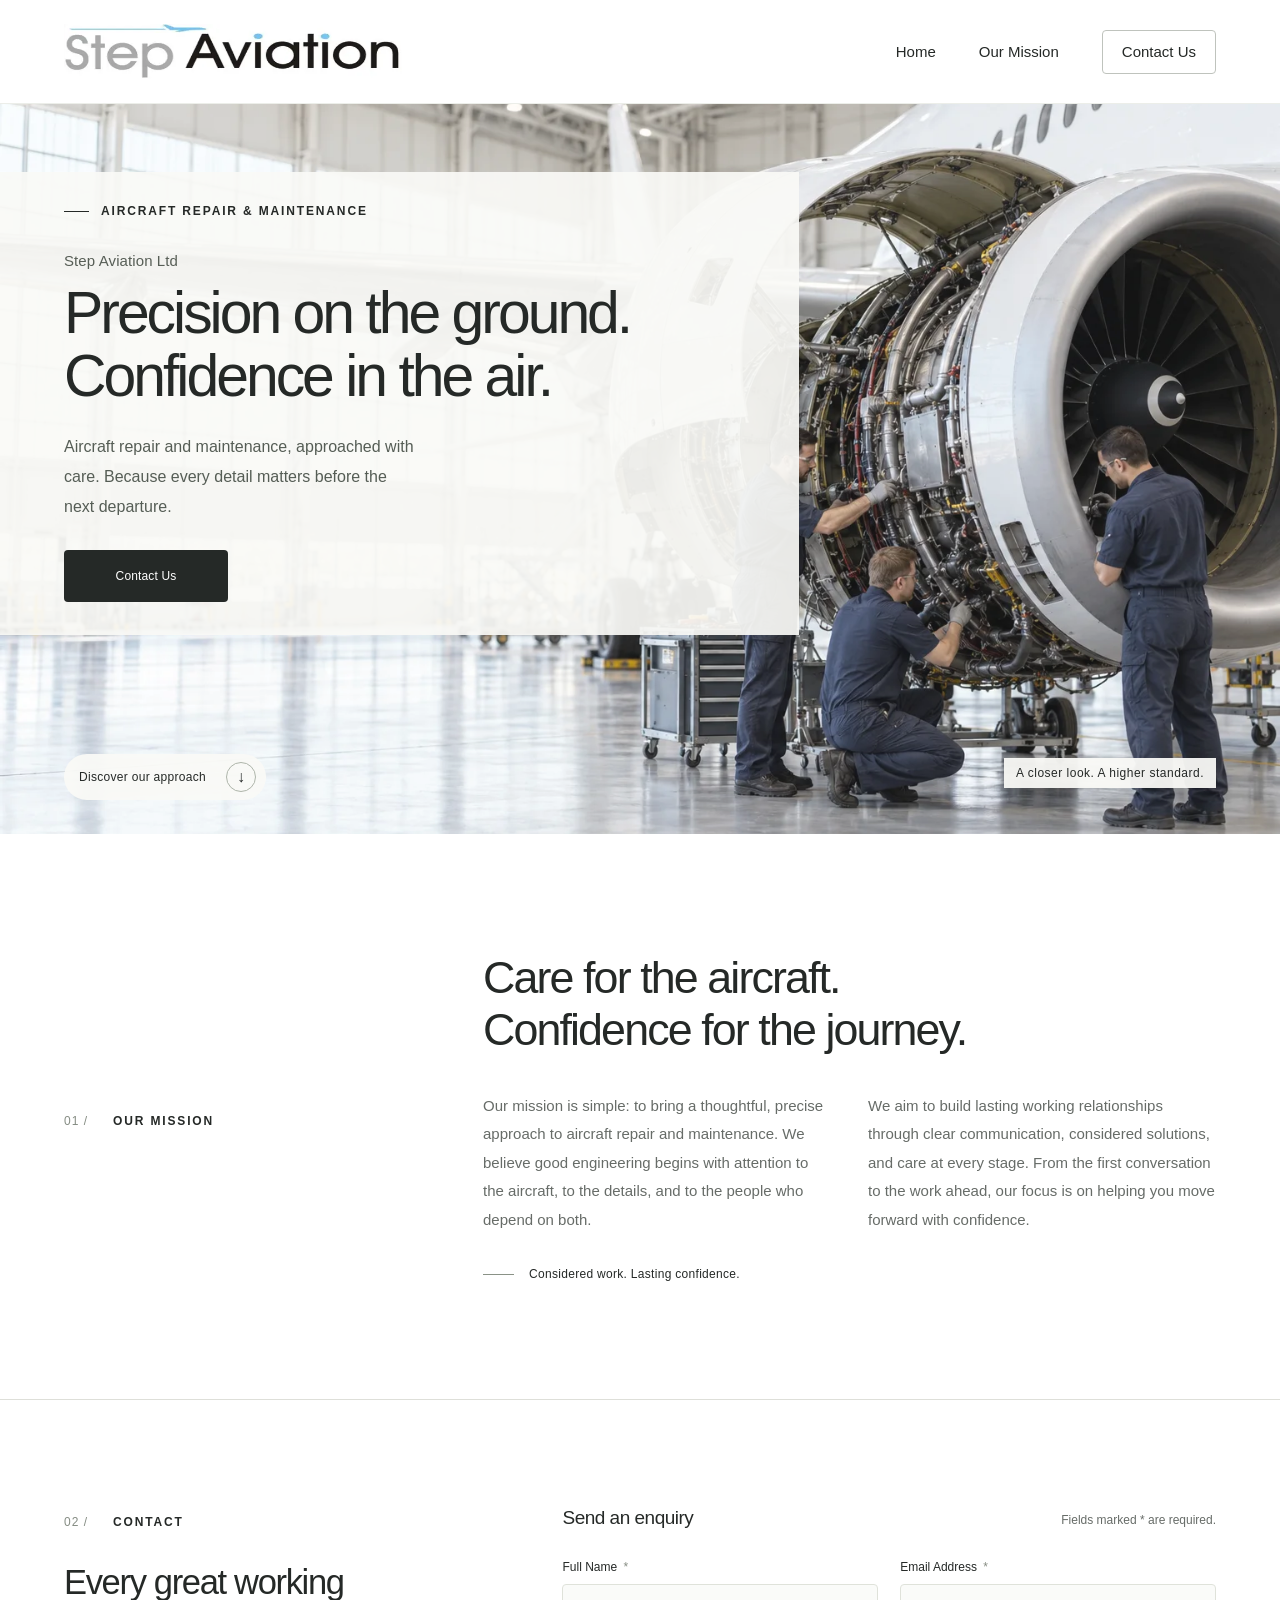
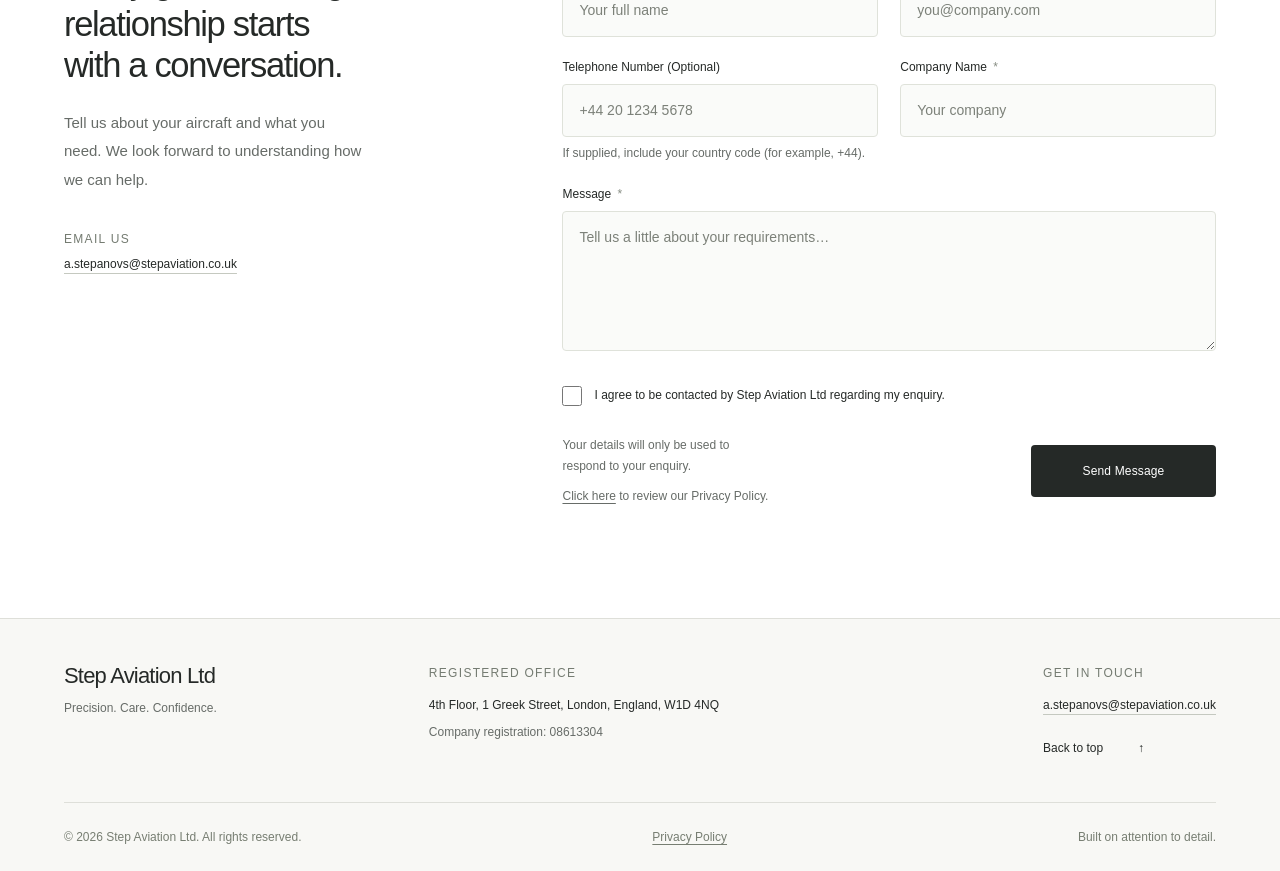
==== commit 8f2e3d7b: "Add files via upload" ====
--- a/index.html
+++ b/index.html
@@ -84,11 +84,15 @@
             <div class="form-grid">
               <div class="form-field"><label for="full-name">Full Name <span aria-hidden="true">*</span></label><input id="full-name" name="name" type="text" autocomplete="name" placeholder="Your full name" required maxlength="150" aria-describedby="full-name-error"><span class="field-error" id="full-name-error"></span></div>
               <div class="form-field"><label for="email">Email Address <span aria-hidden="true">*</span></label><input id="email" name="email" type="email" autocomplete="email" placeholder="you@company.com" required maxlength="254" pattern="[^\s@]+@[A-Za-z0-9](?:[A-Za-z0-9\-]*[A-Za-z0-9])?(?:\.[A-Za-z0-9](?:[A-Za-z0-9\-]*[A-Za-z0-9])?)*\.(?:[A-Za-z]+|[Xx][Nn]--[A-Za-z0-9]+(?:-[A-Za-z0-9]+)*)" title="Please enter a valid email address, for example name@example.com." aria-describedby="email-error"><span class="field-error" id="email-error" aria-live="polite"></span></div>
-              <div class="form-field"><label for="phone">Phone Number <span aria-hidden="true">*</span></label><input id="phone" name="phone" type="tel" autocomplete="tel" inputmode="tel" placeholder="+44 20 1234 5678" required pattern="\+[1-9][0-9\s\(\)\-]{5,23}" maxlength="25" aria-describedby="phone-hint phone-error"><span class="field-hint" id="phone-hint">Include your country code (for example, +44).</span><span class="field-error" id="phone-error"></span></div>
-              <div class="form-field"><label for="company">Company Name (optional)</label><input id="company" name="company" type="text" autocomplete="organization" placeholder="Your company" maxlength="200" aria-describedby="company-error"><span class="field-error" id="company-error"></span></div>
+              <div class="form-field"><label for="phone">Telephone Number (Optional)</label><input id="phone" name="phone" type="tel" autocomplete="tel" inputmode="tel" placeholder="+44 20 1234 5678" pattern="\+[1-9][0-9\s\(\)\.\-]*[0-9]" title="If you provide a telephone number, include the country code, for example +44 20 1234 5678." aria-describedby="phone-hint phone-error"><span class="field-hint" id="phone-hint">If supplied, include your country code (for example, +44).</span><span class="field-error" id="phone-error"></span></div>
+              <div class="form-field"><label for="company">Company Name <span aria-hidden="true">*</span></label><input id="company" name="company" type="text" autocomplete="organization" placeholder="Your company" required pattern=".*\S.*" title="Please enter your company name." maxlength="200" aria-describedby="company-error"><span class="field-error" id="company-error" aria-live="polite"></span></div>
               <div class="form-field field-wide"><label for="message">Message <span aria-hidden="true">*</span></label><textarea id="message" name="message" rows="5" placeholder="Tell us a little about your requirements…" required maxlength="5000" aria-describedby="message-error"></textarea><span class="field-error" id="message-error"></span></div>
             </div>
-            <div class="form-bottom"><div class="form-note"><p>Your details will only be used to respond to your enquiry.</p><p class="privacy-note"><a href="privacy-policy.html">Click here</a> to review our Privacy Policy.</p></div><button class="button button-dark" id="submit-button" type="submit"><span id="submit-label">Send Message</span></button></div>
+            <div class="form-acknowledgement">
+              <label class="acknowledgement-label" for="contact-acknowledgement"><input id="contact-acknowledgement" name="contact_acknowledgement" type="checkbox" required value="I agree to be contacted by Step Aviation Ltd regarding my enquiry." aria-describedby="contact-acknowledgement-error enquiry-privacy"><span>I agree to be contacted by Step Aviation Ltd regarding my enquiry.</span></label>
+              <span class="field-error" id="contact-acknowledgement-error" aria-live="polite"></span>
+            </div>
+            <div class="form-bottom"><div class="form-note" id="enquiry-privacy"><p>Your details will only be used to respond to your enquiry.</p><p class="privacy-note"><a href="privacy-policy.html">Click here</a> to review our Privacy Policy.</p></div><button class="button button-dark" id="submit-button" type="submit"><span id="submit-label">Send Message</span></button></div>
             <p class="form-status" id="form-status" role="status" aria-live="polite" aria-atomic="true" tabindex="-1" hidden></p>
             <noscript><p class="no-script-note">Submitting this form opens our form provider’s confirmation page.</p></noscript>
           </form>
--- a/css/styles.css
+++ b/css/styles.css
@@ -599,6 +599,43 @@
   border-color: var(--error);
 }
 
+.form-acknowledgement {
+  margin-top: 24px;
+}
+
+.acknowledgement-label {
+  display: flex;
+  align-items: flex-start;
+  gap: 12px;
+  min-height: 44px;
+  padding-block: 10px;
+  font-size: 12px;
+  line-height: 1.8;
+  cursor: pointer;
+}
+
+.acknowledgement-label input {
+  flex: 0 0 auto;
+  width: 20px;
+  height: 20px;
+  margin: 1px 0 0;
+  accent-color: var(--ink);
+  cursor: pointer;
+}
+
+.acknowledgement-label span {
+  min-width: 0;
+}
+
+.form-acknowledgement [aria-invalid=true] {
+  outline: 2px solid var(--error);
+  outline-offset: 3px;
+}
+
+.form-acknowledgement + .form-bottom {
+  margin-top: 16px;
+}
+
 .form-bottom {
   display: flex;
   justify-content: space-between;
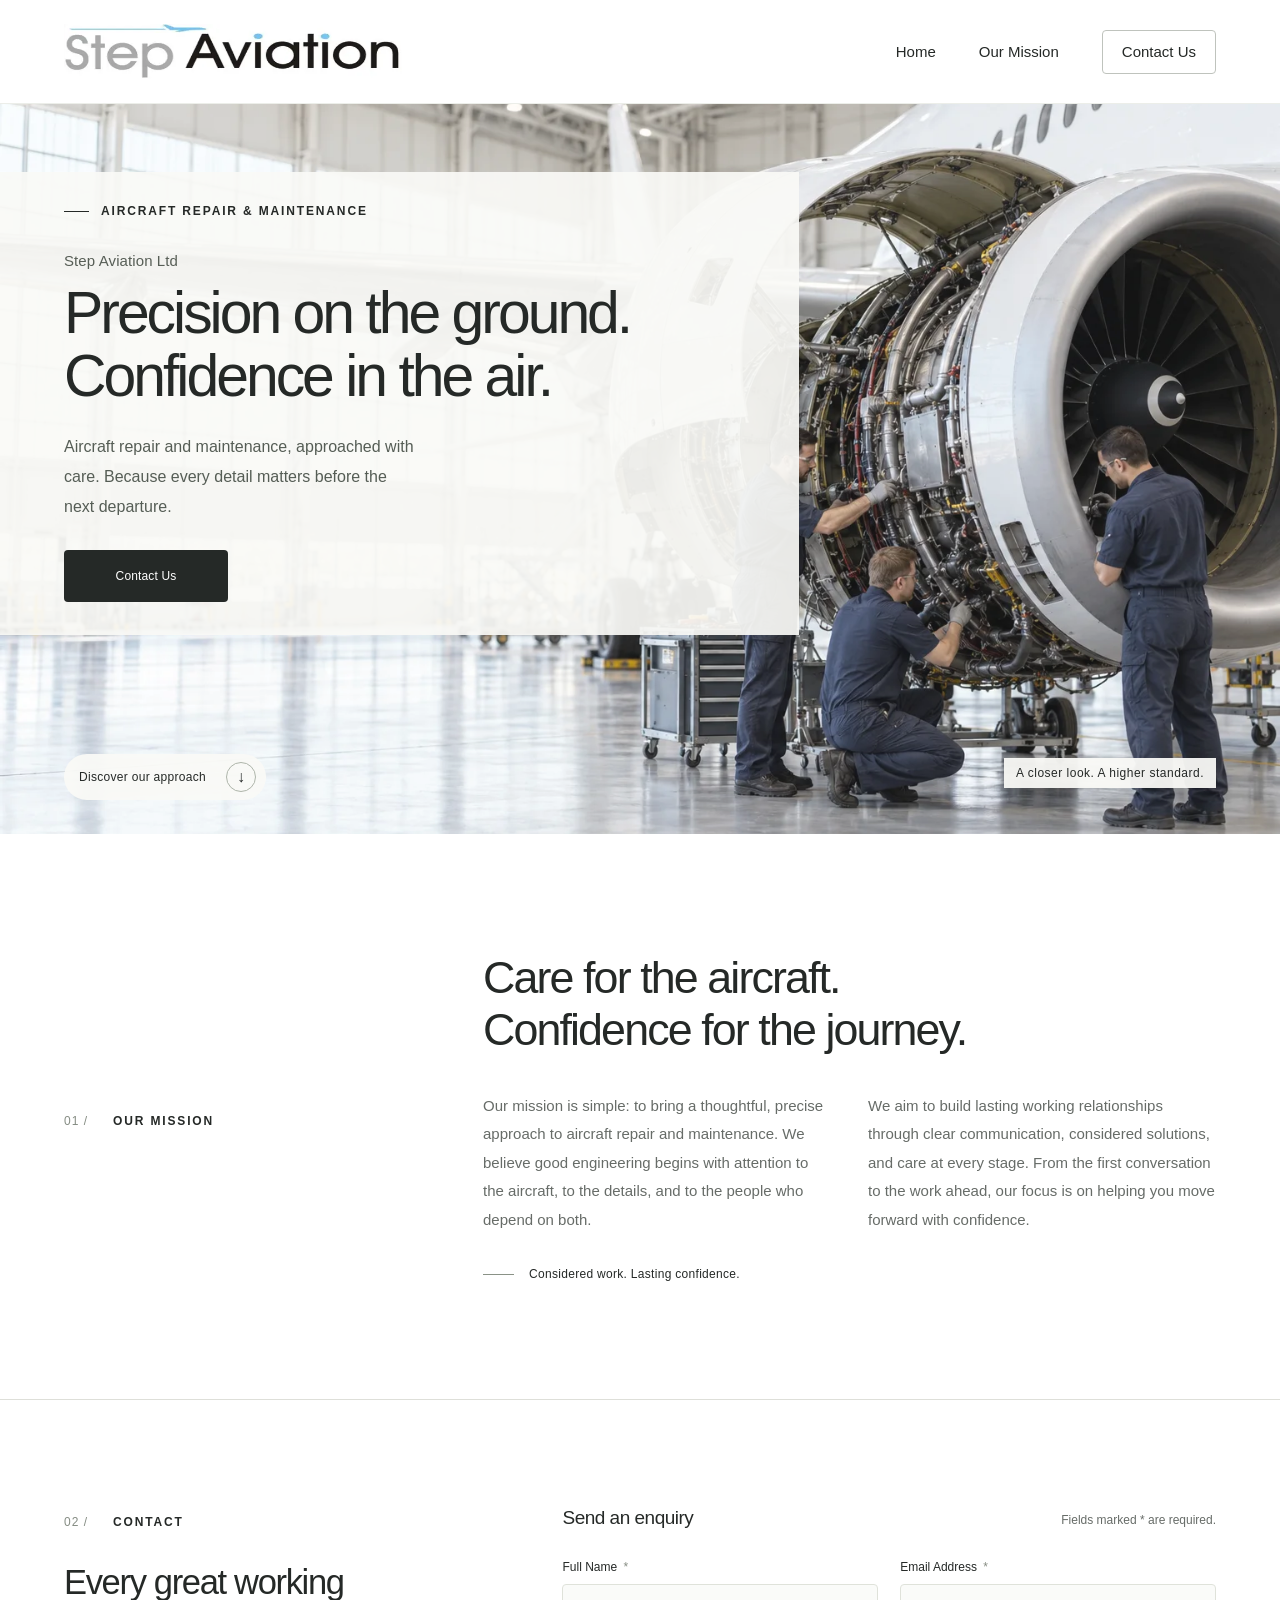
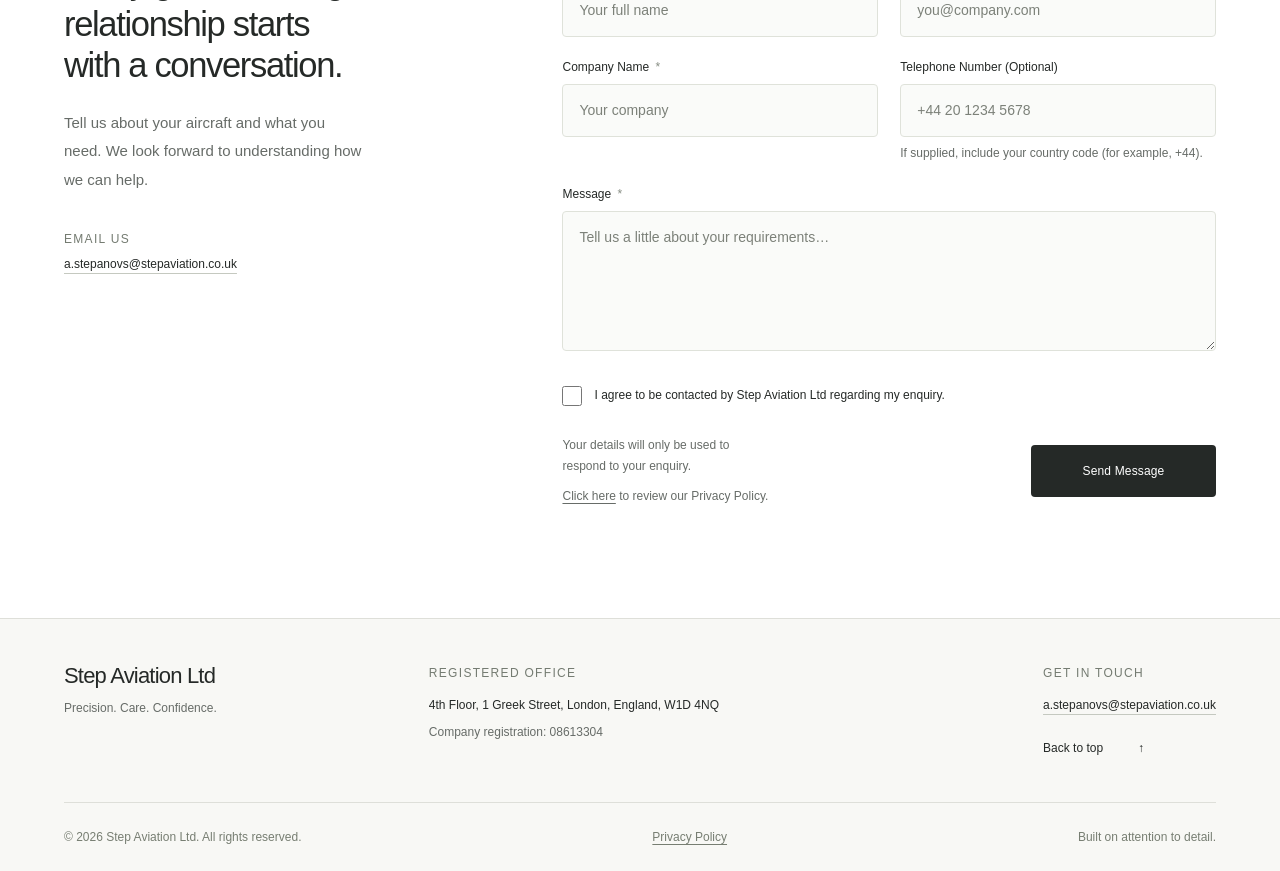
==== commit d13a0cf1: "Add files via upload" ====
--- a/index.html
+++ b/index.html
@@ -84,8 +84,8 @@
             <div class="form-grid">
               <div class="form-field"><label for="full-name">Full Name <span aria-hidden="true">*</span></label><input id="full-name" name="name" type="text" autocomplete="name" placeholder="Your full name" required maxlength="150" aria-describedby="full-name-error"><span class="field-error" id="full-name-error"></span></div>
               <div class="form-field"><label for="email">Email Address <span aria-hidden="true">*</span></label><input id="email" name="email" type="email" autocomplete="email" placeholder="you@company.com" required maxlength="254" pattern="[^\s@]+@[A-Za-z0-9](?:[A-Za-z0-9\-]*[A-Za-z0-9])?(?:\.[A-Za-z0-9](?:[A-Za-z0-9\-]*[A-Za-z0-9])?)*\.(?:[A-Za-z]+|[Xx][Nn]--[A-Za-z0-9]+(?:-[A-Za-z0-9]+)*)" title="Please enter a valid email address, for example name@example.com." aria-describedby="email-error"><span class="field-error" id="email-error" aria-live="polite"></span></div>
+              <div class="form-field"><label for="company">Company Name <span aria-hidden="true">*</span></label><input id="company" name="company" type="text" autocomplete="organization" placeholder="Your company" required pattern=".*\S.*" title="Please enter your company name." maxlength="200" aria-describedby="company-error"><span class="field-error" id="company-error" aria-live="polite"></span></div>
               <div class="form-field"><label for="phone">Telephone Number (Optional)</label><input id="phone" name="phone" type="tel" autocomplete="tel" inputmode="tel" placeholder="+44 20 1234 5678" pattern="\+[1-9][0-9\s\(\)\.\-]*[0-9]" title="If you provide a telephone number, include the country code, for example +44 20 1234 5678." aria-describedby="phone-hint phone-error"><span class="field-hint" id="phone-hint">If supplied, include your country code (for example, +44).</span><span class="field-error" id="phone-error"></span></div>
-              <div class="form-field"><label for="company">Company Name <span aria-hidden="true">*</span></label><input id="company" name="company" type="text" autocomplete="organization" placeholder="Your company" required pattern=".*\S.*" title="Please enter your company name." maxlength="200" aria-describedby="company-error"><span class="field-error" id="company-error" aria-live="polite"></span></div>
               <div class="form-field field-wide"><label for="message">Message <span aria-hidden="true">*</span></label><textarea id="message" name="message" rows="5" placeholder="Tell us a little about your requirements…" required maxlength="5000" aria-describedby="message-error"></textarea><span class="field-error" id="message-error"></span></div>
             </div>
             <div class="form-acknowledgement">
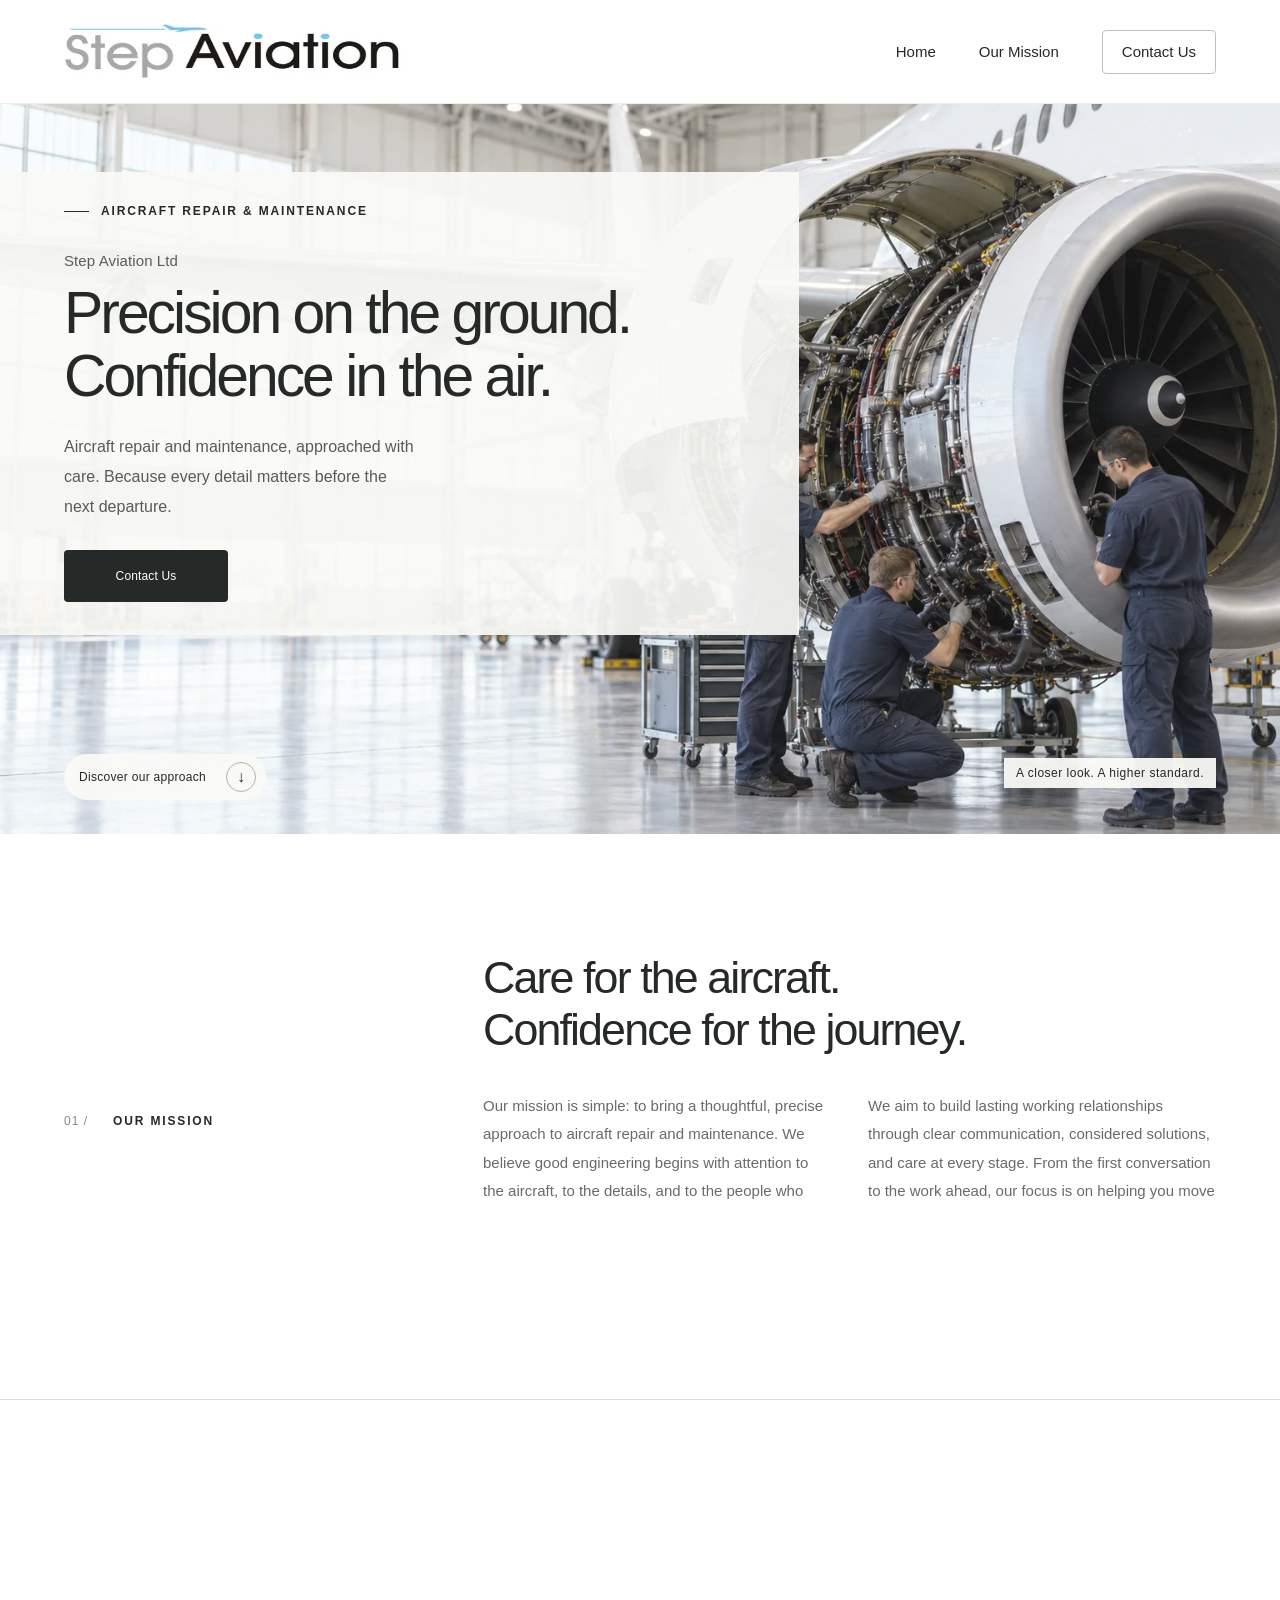
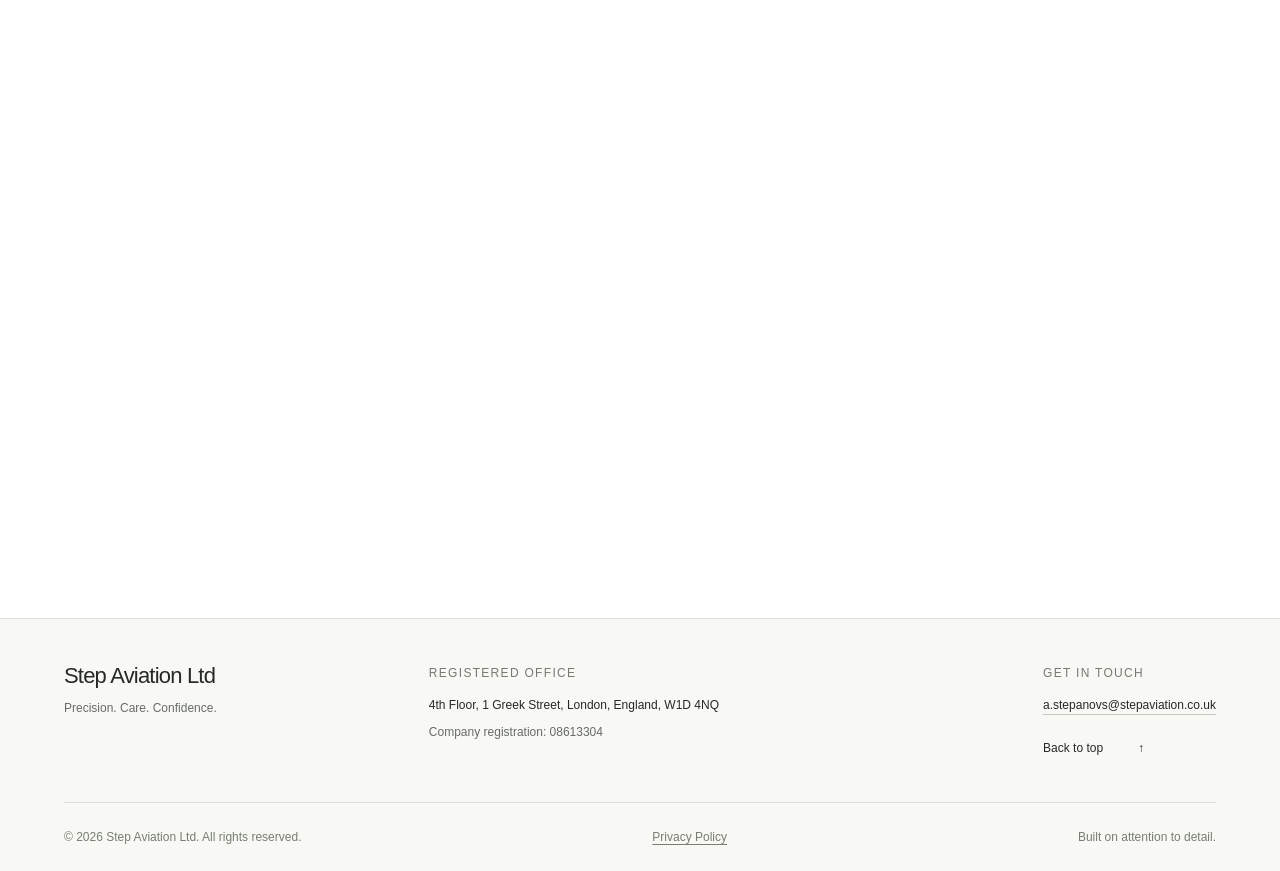
==== commit 79035a86: "Add files via upload" ====
--- a/index.html
+++ b/index.html
@@ -83,8 +83,8 @@
             <div class="form-heading"><h3 id="form-heading">Send an enquiry</h3><p>Fields marked * are required.</p></div>
             <div class="form-grid">
               <div class="form-field"><label for="full-name">Full Name <span aria-hidden="true">*</span></label><input id="full-name" name="name" type="text" autocomplete="name" placeholder="Your full name" required maxlength="150" aria-describedby="full-name-error"><span class="field-error" id="full-name-error"></span></div>
-              <div class="form-field"><label for="email">Email Address <span aria-hidden="true">*</span></label><input id="email" name="email" type="email" autocomplete="email" placeholder="you@company.com" required maxlength="254" pattern="[^\s@]+@[A-Za-z0-9](?:[A-Za-z0-9\-]*[A-Za-z0-9])?(?:\.[A-Za-z0-9](?:[A-Za-z0-9\-]*[A-Za-z0-9])?)*\.(?:[A-Za-z]+|[Xx][Nn]--[A-Za-z0-9]+(?:-[A-Za-z0-9]+)*)" title="Please enter a valid email address, for example name@example.com." aria-describedby="email-error"><span class="field-error" id="email-error" aria-live="polite"></span></div>
-              <div class="form-field"><label for="company">Company Name <span aria-hidden="true">*</span></label><input id="company" name="company" type="text" autocomplete="organization" placeholder="Your company" required pattern=".*\S.*" title="Please enter your company name." maxlength="200" aria-describedby="company-error"><span class="field-error" id="company-error" aria-live="polite"></span></div>
+              <div class="form-field"><label for="email">Email Address <span aria-hidden="true">*</span></label><input id="email" name="email" type="email" autocomplete="email" placeholder="you@company.com" required maxlength="254" pattern="[^\s@]+@[A-Za-z0-9](?:[A-Za-z0-9\-]*[A-Za-z0-9])?(?:\.[A-Za-z0-9](?:[A-Za-z0-9\-]*[A-Za-z0-9])?)*\.(?:[A-Za-z]+|[Xx][Nn]--[A-Za-z0-9]+(?:-[A-Za-z0-9]+)*)" title="Please enter a valid email address, for example you@company.com." aria-describedby="email-error"><span class="field-error" id="email-error" aria-live="polite"></span></div>
+              <div class="form-field"><label for="company">Company Name (Optional)</label><input id="company" name="company" type="text" autocomplete="organization" placeholder="Your company" maxlength="200" aria-describedby="company-error"><span class="field-error" id="company-error" aria-live="polite"></span></div>
               <div class="form-field"><label for="phone">Telephone Number (Optional)</label><input id="phone" name="phone" type="tel" autocomplete="tel" inputmode="tel" placeholder="+44 20 1234 5678" pattern="\+[1-9][0-9\s\(\)\.\-]*[0-9]" title="If you provide a telephone number, include the country code, for example +44 20 1234 5678." aria-describedby="phone-hint phone-error"><span class="field-hint" id="phone-hint">If supplied, include your country code (for example, +44).</span><span class="field-error" id="phone-error"></span></div>
               <div class="form-field field-wide"><label for="message">Message <span aria-hidden="true">*</span></label><textarea id="message" name="message" rows="5" placeholder="Tell us a little about your requirements…" required maxlength="5000" aria-describedby="message-error"></textarea><span class="field-error" id="message-error"></span></div>
             </div>
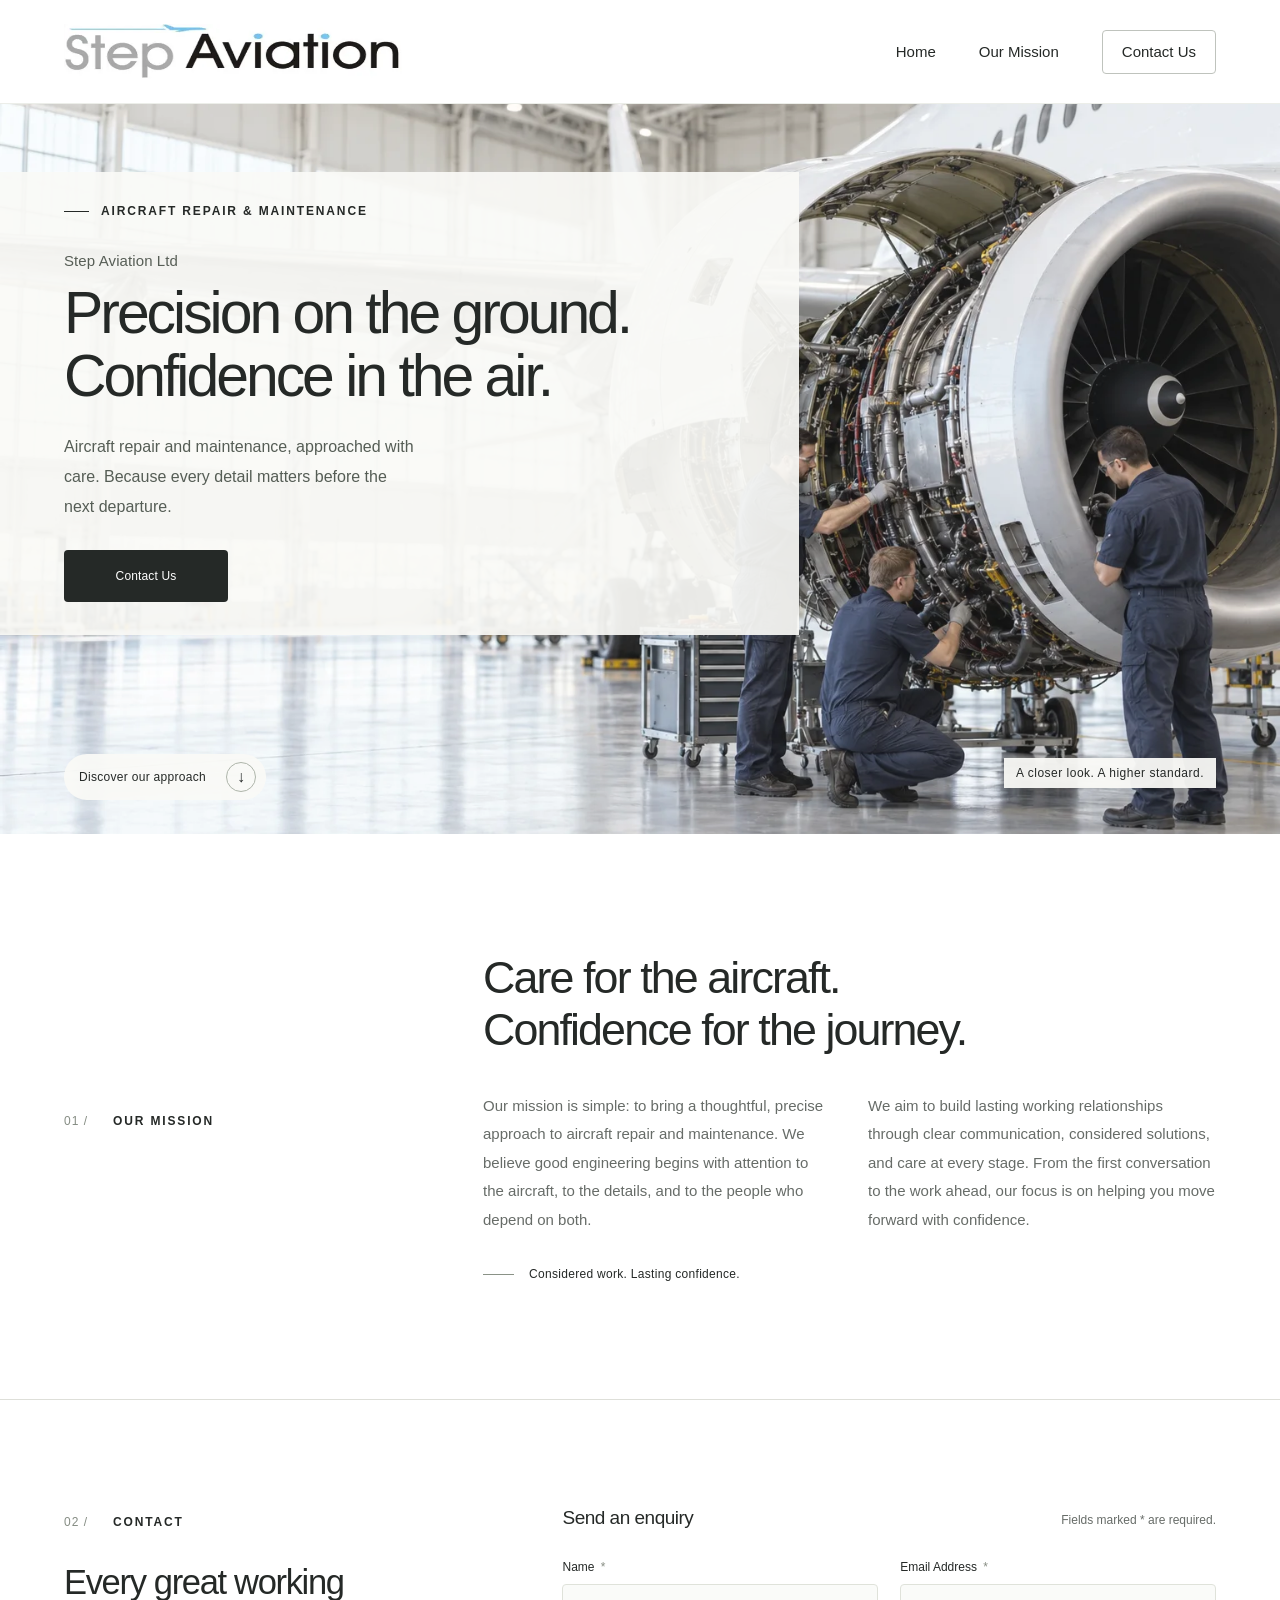
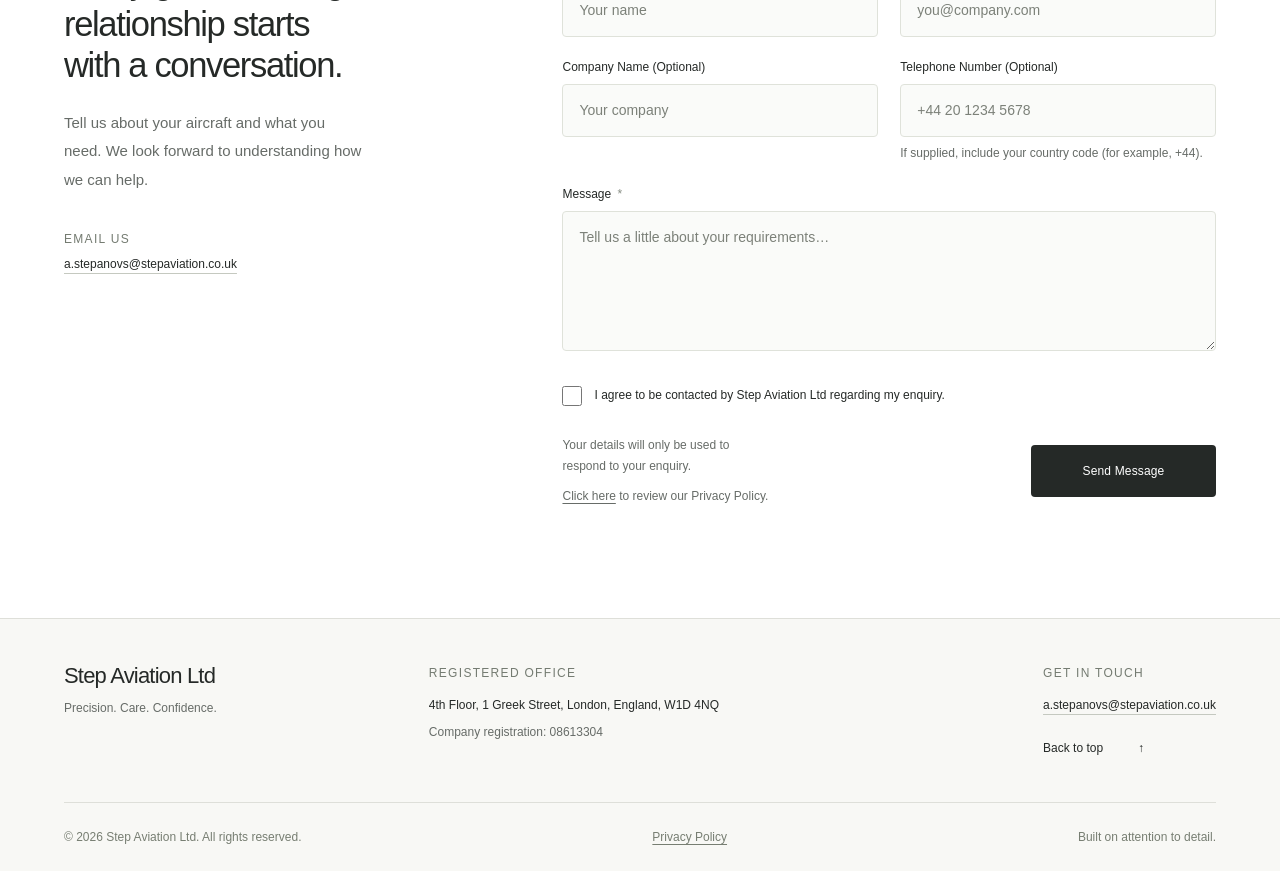
==== commit 4d0ea1d9: "Add files via upload" ====
--- a/index.html
+++ b/index.html
@@ -82,7 +82,7 @@
           <form id="contact-form" class="contact-form" method="POST" aria-labelledby="form-heading" action="https://formspree.io/f/xzedyyvw">
             <div class="form-heading"><h3 id="form-heading">Send an enquiry</h3><p>Fields marked * are required.</p></div>
             <div class="form-grid">
-              <div class="form-field"><label for="full-name">Full Name <span aria-hidden="true">*</span></label><input id="full-name" name="name" type="text" autocomplete="name" placeholder="Your full name" required maxlength="150" aria-describedby="full-name-error"><span class="field-error" id="full-name-error"></span></div>
+              <div class="form-field"><label for="full-name">Name <span aria-hidden="true">*</span></label><input id="full-name" name="name" type="text" autocomplete="name" placeholder="Your name" required pattern=".*\S.*" title="Please enter your name." maxlength="150" aria-describedby="full-name-error"><span class="field-error" id="full-name-error"></span></div>
               <div class="form-field"><label for="email">Email Address <span aria-hidden="true">*</span></label><input id="email" name="email" type="email" autocomplete="email" placeholder="you@company.com" required maxlength="254" pattern="[^\s@]+@[A-Za-z0-9](?:[A-Za-z0-9\-]*[A-Za-z0-9])?(?:\.[A-Za-z0-9](?:[A-Za-z0-9\-]*[A-Za-z0-9])?)*\.(?:[A-Za-z]+|[Xx][Nn]--[A-Za-z0-9]+(?:-[A-Za-z0-9]+)*)" title="Please enter a valid email address, for example you@company.com." aria-describedby="email-error"><span class="field-error" id="email-error" aria-live="polite"></span></div>
               <div class="form-field"><label for="company">Company Name (Optional)</label><input id="company" name="company" type="text" autocomplete="organization" placeholder="Your company" maxlength="200" aria-describedby="company-error"><span class="field-error" id="company-error" aria-live="polite"></span></div>
               <div class="form-field"><label for="phone">Telephone Number (Optional)</label><input id="phone" name="phone" type="tel" autocomplete="tel" inputmode="tel" placeholder="+44 20 1234 5678" pattern="\+[1-9][0-9\s\(\)\.\-]*[0-9]" title="If you provide a telephone number, include the country code, for example +44 20 1234 5678." aria-describedby="phone-hint phone-error"><span class="field-hint" id="phone-hint">If supplied, include your country code (for example, +44).</span><span class="field-error" id="phone-error"></span></div>
